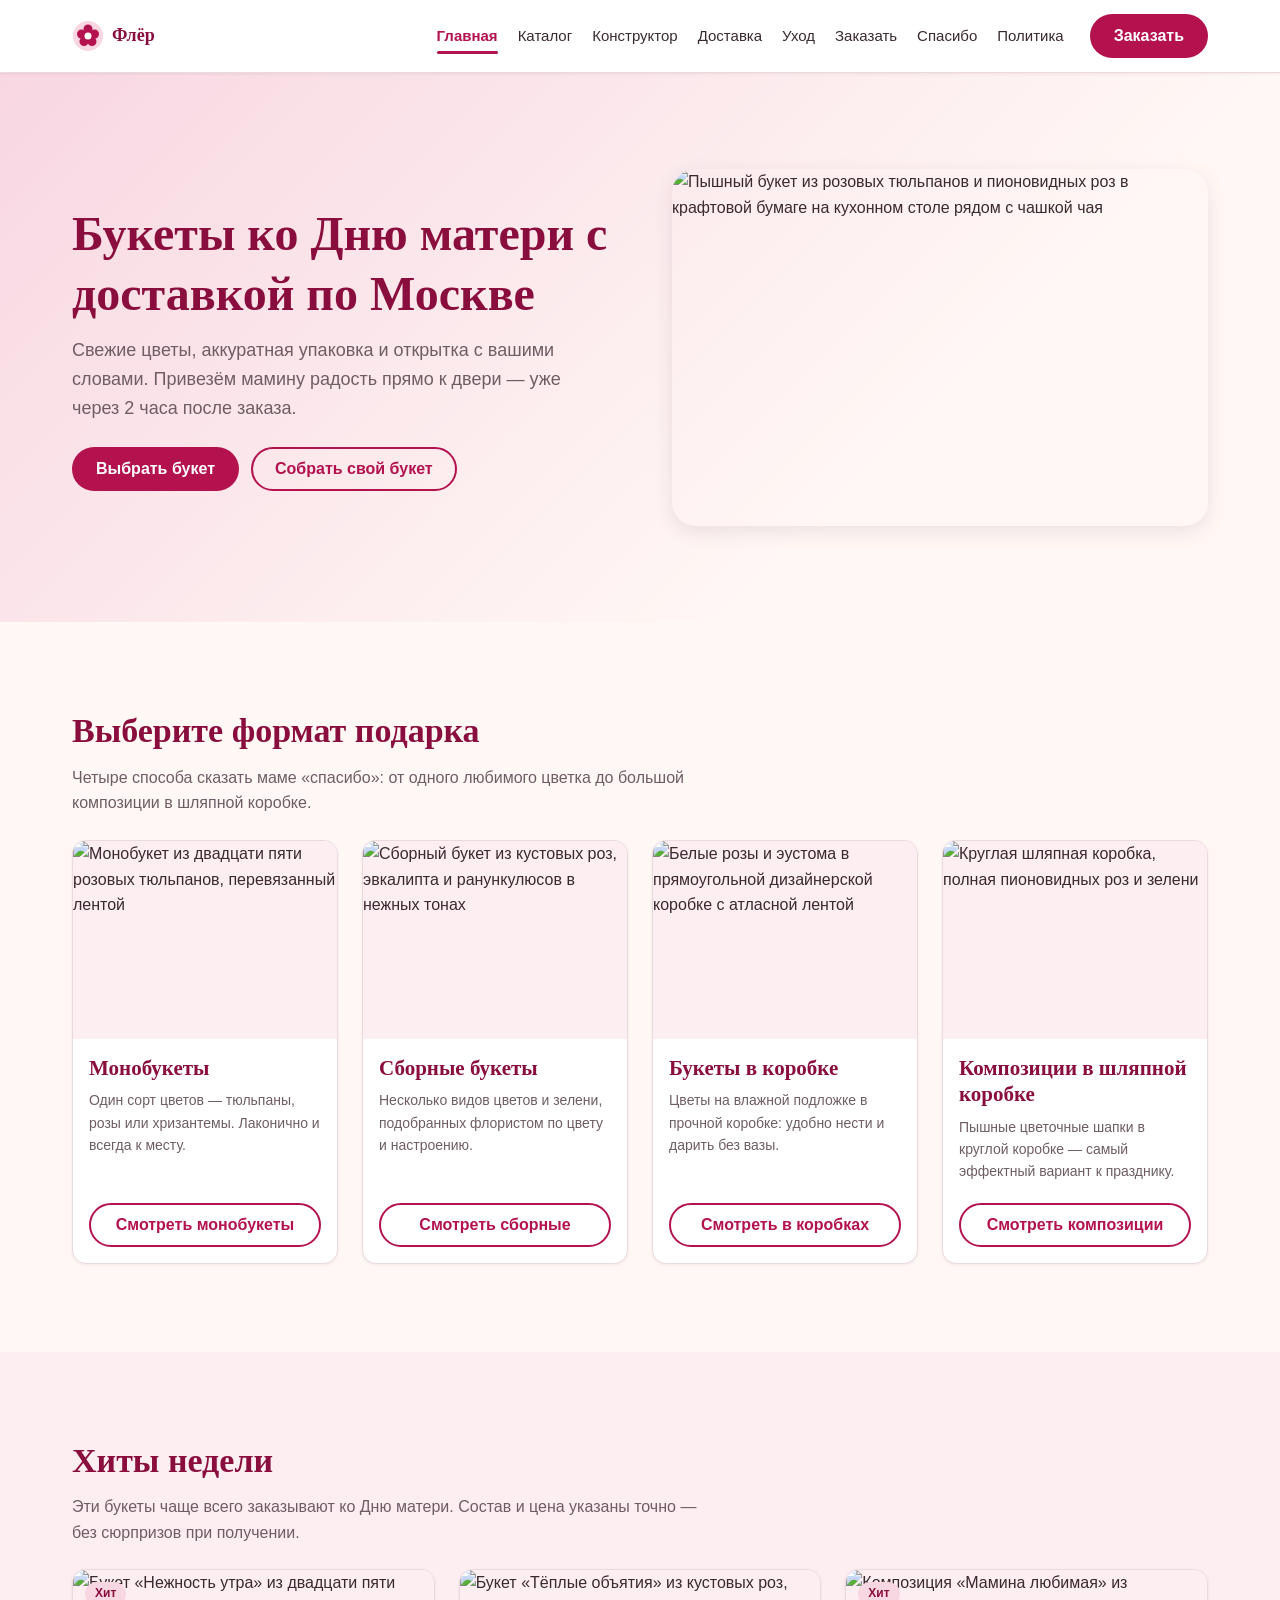
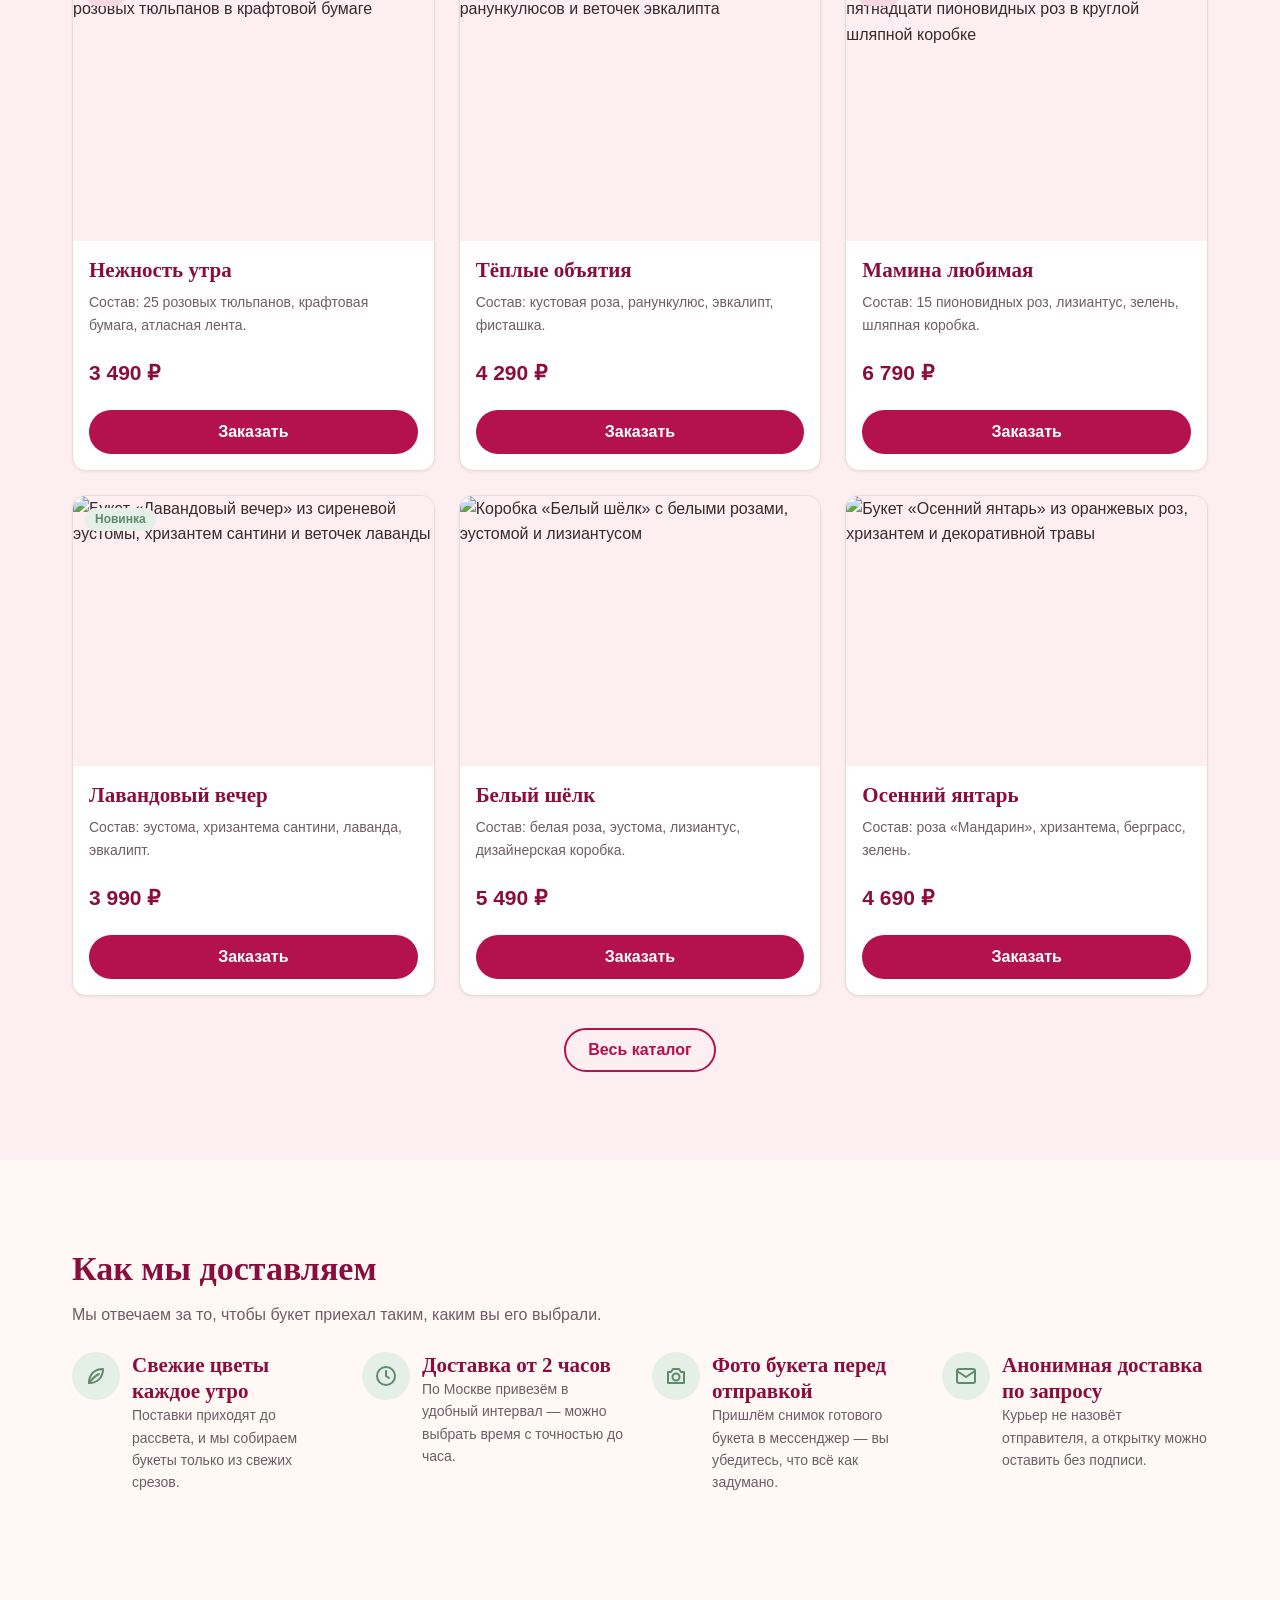
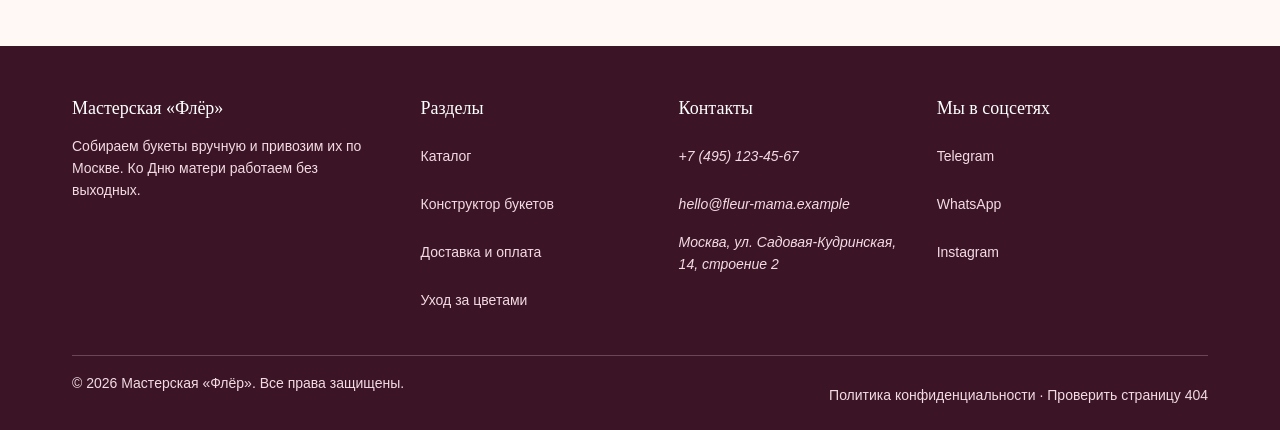
==== index.html @ f58ef3f9 "Добавлено десктопное меню и основной HTML-шаблон для сайта" ====
<!DOCTYPE html>
<html lang="ru">
<head>
  <meta charset="utf-8">
  <meta name="viewport" content="width=device-width, initial-scale=1">
  <title>Букеты ко Дню матери с доставкой — мастерская «Флёр»</title>
  <meta name="description" content="Свежие букеты ко Дню матери с доставкой по Москве от 2 часов. Монобукеты, композиции в коробках, фото перед отправкой и анонимная доставка по запросу.">
  <meta name="theme-color" content="#b3124f">

  <!-- Open Graph -->
  <meta property="og:type" content="website">
  <meta property="og:site_name" content="Мастерская «Флёр»">
  <meta property="og:locale" content="ru_RU">
  <meta property="og:title" content="Букеты ко Дню матери с доставкой — мастерская «Флёр»">
  <meta property="og:description" content="Свежие букеты ко Дню матери с доставкой по Москве от 2 часов. Фото букета перед отправкой, анонимная доставка по запросу.">
  <meta property="og:image" content="https://fleur-mama.example/img/og-index.jpg">
  <meta property="og:image:width" content="1200">
  <meta property="og:image:height" content="630">
  <meta property="og:image:alt" content="Букет розовых тюльпанов и пионовидных роз в крафтовой упаковке">
  <meta property="og:url" content="https://fleur-mama.example/index.html">

  <link rel="icon" href="favicon.svg" type="image/svg+xml">
  <link rel="stylesheet" href="css/style.css">
</head>
<body>
  <a class="skip-link" href="#main">Перейти к содержимому</a>

  <!-- ===== Шапка ===== -->
  <header class="site-header">
    <div class="container header-inner">
      <a class="logo" href="index.html" aria-label="Мастерская «Флёр» — на главную">
        <svg viewBox="0 0 32 32" width="32" height="32" aria-hidden="true" focusable="false">
          <circle cx="16" cy="16" r="15" fill="#f8d7e2"/>
          <g fill="#b3124f">
            <circle cx="16" cy="9" r="4.5"/>
            <circle cx="22.5" cy="14" r="4.5"/>
            <circle cx="20" cy="21.5" r="4.5"/>
            <circle cx="12" cy="21.5" r="4.5"/>
            <circle cx="9.5" cy="14" r="4.5"/>
          </g>
          <circle cx="16" cy="16" r="3.5" fill="#fff8f5"/>
        </svg>
        <span>Флёр</span>
      </a>

      <button class="burger" type="button" aria-label="Открыть меню" aria-expanded="false" aria-controls="main-nav">
        <span class="burger-line"></span>
      </button>

      <nav class="main-nav" id="main-nav" aria-label="Основное меню">
        <ul class="menu">
          <li><a class="menu-link active" href="index.html" aria-current="page">Главная</a></li>
          <li><a class="menu-link" href="catalog.html">Каталог</a></li>
          <li><a class="menu-link" href="builder.html">Конструктор</a></li>
          <li><a class="menu-link" href="delivery.html">Доставка</a></li>
          <li><a class="menu-link" href="care.html">Уход</a></li>
          <li><a class="menu-link" href="contacts.html">Заказать</a></li>
          <li><a class="menu-link" href="thanks.html">Спасибо</a></li>
          <li><a class="menu-link" href="privacy.html">Политика</a></li>
        </ul>
        <a class="btn btn-primary header-cta" href="contacts.html"
           data-event="cta_click" data-event-label="header_order" data-event-location="header">Заказать</a>
      </nav>
    </div>
  </header>

  <main id="main">

    <!-- ===== Первый экран ===== -->
    <section class="hero" aria-labelledby="hero-title">
      <div class="container hero-inner">
        <div class="hero-content">
          <h1 class="hero-title" id="hero-title">Букеты ко Дню матери с доставкой по Москве</h1>
          <p class="hero-text">Свежие цветы, аккуратная упаковка и открытка с вашими словами. Привезём мамину радость прямо к двери — уже через 2 часа после заказа.</p>
          <div class="hero-actions">
            <a class="btn btn-primary" href="catalog.html"
               data-event="cta_click" data-event-label="hero_catalog" data-event-location="hero">Выбрать букет</a>
            <a class="btn btn-secondary" href="builder.html"
               data-event="cta_click" data-event-label="hero_builder" data-event-location="hero">Собрать свой букет</a>
          </div>
        </div>
        <div class="hero-media">
          <img src="img/hero-mother-day.jpg" width="1200" height="800" fetchpriority="high"
               alt="Пышный букет из розовых тюльпанов и пионовидных роз в крафтовой бумаге на кухонном столе рядом с чашкой чая">
        </div>
      </div>
    </section>

    <!-- ===== Категории ===== -->
    <section class="section" id="categories" aria-labelledby="categories-title">
      <div class="container">
        <h2 class="section-title" id="categories-title">Выберите формат подарка</h2>
        <p class="section-lead">Четыре способа сказать маме «спасибо»: от одного любимого цветка до большой композиции в шляпной коробке.</p>

        <div class="grid grid-4">
          <article class="card">
            <div class="card-media">
              <img src="img/category-mono.jpg" width="640" height="480" loading="lazy"
                   alt="Монобукет из двадцати пяти розовых тюльпанов, перевязанный лентой">
            </div>
            <div class="card-body">
              <h3 class="card-title">Монобукеты</h3>
              <p class="card-text">Один сорт цветов — тюльпаны, розы или хризантемы. Лаконично и всегда к месту.</p>
              <div class="card-actions">
                <a class="btn btn-secondary" href="catalog.html?cat=mono"
                   data-event="catalog_filter" data-event-category="mono" data-event-location="categories">Смотреть монобукеты</a>
              </div>
            </div>
          </article>

          <article class="card">
            <div class="card-media">
              <img src="img/category-mixed.jpg" width="640" height="480" loading="lazy"
                   alt="Сборный букет из кустовых роз, эвкалипта и ранункулюсов в нежных тонах">
            </div>
            <div class="card-body">
              <h3 class="card-title">Сборные букеты</h3>
              <p class="card-text">Несколько видов цветов и зелени, подобранных флористом по цвету и настроению.</p>
              <div class="card-actions">
                <a class="btn btn-secondary" href="catalog.html?cat=mixed"
                   data-event="catalog_filter" data-event-category="mixed" data-event-location="categories">Смотреть сборные</a>
              </div>
            </div>
          </article>

          <article class="card">
            <div class="card-media">
              <img src="img/category-box.jpg" width="640" height="480" loading="lazy"
                   alt="Белые розы и эустома в прямоугольной дизайнерской коробке с атласной лентой">
            </div>
            <div class="card-body">
              <h3 class="card-title">Букеты в коробке</h3>
              <p class="card-text">Цветы на влажной подложке в прочной коробке: удобно нести и дарить без вазы.</p>
              <div class="card-actions">
                <a class="btn btn-secondary" href="catalog.html?cat=box"
                   data-event="catalog_filter" data-event-category="box" data-event-location="categories">Смотреть в коробках</a>
              </div>
            </div>
          </article>

          <article class="card">
            <div class="card-media">
              <img src="img/category-hatbox.jpg" width="640" height="480" loading="lazy"
                   alt="Круглая шляпная коробка, полная пионовидных роз и зелени">
            </div>
            <div class="card-body">
              <h3 class="card-title">Композиции в шляпной коробке</h3>
              <p class="card-text">Пышные цветочные шапки в круглой коробке — самый эффектный вариант к празднику.</p>
              <div class="card-actions">
                <a class="btn btn-secondary" href="catalog.html?cat=hatbox"
                   data-event="catalog_filter" data-event-category="hatbox" data-event-location="categories">Смотреть композиции</a>
              </div>
            </div>
          </article>
        </div>
      </div>
    </section>

    <!-- ===== Хиты недели ===== -->
    <section class="section section-alt" id="hits" aria-labelledby="hits-title">
      <div class="container">
        <h2 class="section-title" id="hits-title">Хиты недели</h2>
        <p class="section-lead">Эти букеты чаще всего заказывают ко Дню матери. Состав и цена указаны точно — без сюрпризов при получении.</p>

        <div class="grid grid-3">
          <article class="card" data-item-id="b-101" data-item-name="Нежность утра" data-price="3490" data-category="Монобукеты">
            <div class="card-media">
              <img src="img/bouquet-tulips-pink.jpg" width="640" height="480" loading="lazy"
                   alt="Букет «Нежность утра» из двадцати пяти розовых тюльпанов в крафтовой бумаге">
              <span class="badge badge-primary">Хит</span>
            </div>
            <div class="card-body">
              <h3 class="card-title">Нежность утра</h3>
              <p class="card-text">Состав: 25 розовых тюльпанов, крафтовая бумага, атласная лента.</p>
              <p class="card-price">3&nbsp;490&nbsp;₽</p>
              <div class="card-actions">
                <a class="btn btn-primary" href="contacts.html?item_id=b-101&amp;item_name=Нежность%20утра&amp;price=3490"
                   data-select-item data-event="cta_click" data-event-label="hit_order" data-event-item-id="b-101">Заказать</a>
              </div>
            </div>
          </article>

          <article class="card" data-item-id="b-102" data-item-name="Тёплые объятия" data-price="4290" data-category="Сборные букеты">
            <div class="card-media">
              <img src="img/bouquet-roses-eucalyptus.jpg" width="640" height="480" loading="lazy"
                   alt="Букет «Тёплые объятия» из кустовых роз, ранункулюсов и веточек эвкалипта">
            </div>
            <div class="card-body">
              <h3 class="card-title">Тёплые объятия</h3>
              <p class="card-text">Состав: кустовая роза, ранункулюс, эвкалипт, фисташка.</p>
              <p class="card-price">4&nbsp;290&nbsp;₽</p>
              <div class="card-actions">
                <a class="btn btn-primary" href="contacts.html?item_id=b-102&amp;item_name=Тёплые%20объятия&amp;price=4290"
                   data-select-item data-event="cta_click" data-event-label="hit_order" data-event-item-id="b-102">Заказать</a>
              </div>
            </div>
          </article>

          <article class="card" data-item-id="b-103" data-item-name="Мамина любимая" data-price="6790" data-category="Композиции в шляпной коробке">
            <div class="card-media">
              <img src="img/bouquet-hatbox-peony-roses.jpg" width="640" height="480" loading="lazy"
                   alt="Композиция «Мамина любимая» из пятнадцати пионовидных роз в круглой шляпной коробке">
              <span class="badge badge-primary">Хит</span>
            </div>
            <div class="card-body">
              <h3 class="card-title">Мамина любимая</h3>
              <p class="card-text">Состав: 15 пионовидных роз, лизиантус, зелень, шляпная коробка.</p>
              <p class="card-price">6&nbsp;790&nbsp;₽</p>
              <div class="card-actions">
                <a class="btn btn-primary" href="contacts.html?item_id=b-103&amp;item_name=Мамина%20любимая&amp;price=6790"
                   data-select-item data-event="cta_click" data-event-label="hit_order" data-event-item-id="b-103">Заказать</a>
              </div>
            </div>
          </article>

          <article class="card" data-item-id="b-104" data-item-name="Лавандовый вечер" data-price="3990" data-category="Сборные букеты">
            <div class="card-media">
              <img src="img/bouquet-lavender-evening.jpg" width="640" height="480" loading="lazy"
                   alt="Букет «Лавандовый вечер» из сиреневой эустомы, хризантем сантини и веточек лаванды">
              <span class="badge">Новинка</span>
            </div>
            <div class="card-body">
              <h3 class="card-title">Лавандовый вечер</h3>
              <p class="card-text">Состав: эустома, хризантема сантини, лаванда, эвкалипт.</p>
              <p class="card-price">3&nbsp;990&nbsp;₽</p>
              <div class="card-actions">
                <a class="btn btn-primary" href="contacts.html?item_id=b-104&amp;item_name=Лавандовый%20вечер&amp;price=3990"
                   data-select-item data-event="cta_click" data-event-label="hit_order" data-event-item-id="b-104">Заказать</a>
              </div>
            </div>
          </article>

          <article class="card" data-item-id="b-105" data-item-name="Белый шёлк" data-price="5490" data-category="Букеты в коробке">
            <div class="card-media">
              <img src="img/bouquet-white-box.jpg" width="640" height="480" loading="lazy"
                   alt="Коробка «Белый шёлк» с белыми розами, эустомой и лизиантусом">
            </div>
            <div class="card-body">
              <h3 class="card-title">Белый шёлк</h3>
              <p class="card-text">Состав: белая роза, эустома, лизиантус, дизайнерская коробка.</p>
              <p class="card-price">5&nbsp;490&nbsp;₽</p>
              <div class="card-actions">
                <a class="btn btn-primary" href="contacts.html?item_id=b-105&amp;item_name=Белый%20шёлк&amp;price=5490"
                   data-select-item data-event="cta_click" data-event-label="hit_order" data-event-item-id="b-105">Заказать</a>
              </div>
            </div>
          </article>

          <article class="card" data-item-id="b-106" data-item-name="Осенний янтарь" data-price="4690" data-category="Сборные букеты">
            <div class="card-media">
              <img src="img/bouquet-autumn-amber.jpg" width="640" height="480" loading="lazy"
                   alt="Букет «Осенний янтарь» из оранжевых роз, хризантем и декоративной травы">
            </div>
            <div class="card-body">
              <h3 class="card-title">Осенний янтарь</h3>
              <p class="card-text">Состав: роза «Мандарин», хризантема, берграсс, зелень.</p>
              <p class="card-price">4&nbsp;690&nbsp;₽</p>
              <div class="card-actions">
                <a class="btn btn-primary" href="contacts.html?item_id=b-106&amp;item_name=Осенний%20янтарь&amp;price=4690"
                   data-select-item data-event="cta_click" data-event-label="hit_order" data-event-item-id="b-106">Заказать</a>
              </div>
            </div>
          </article>
        </div>

        <p class="text-center mt-6">
          <a class="btn btn-secondary" href="catalog.html"
             data-event="cta_click" data-event-label="hits_all_catalog" data-event-location="hits">Весь каталог</a>
        </p>
      </div>
    </section>

    <!-- ===== Как мы доставляем ===== -->
    <section class="section" id="how" aria-labelledby="how-title">
      <div class="container">
        <h2 class="section-title" id="how-title">Как мы доставляем</h2>
        <p class="section-lead">Мы отвечаем за то, чтобы букет приехал таким, каким вы его выбрали.</p>

        <div class="grid grid-4">
          <div class="feature">
            <span class="feature-icon" aria-hidden="true">
              <svg viewBox="0 0 24 24" width="24" height="24" fill="none" stroke="currentColor" stroke-width="2" stroke-linecap="round" stroke-linejoin="round">
                <path d="M5 19c0-8 5-14 14-14 0 9-6 14-14 14z"/><path d="M5 19c3-4 6-7 10-9"/>
              </svg>
            </span>
            <div>
              <h3>Свежие цветы каждое утро</h3>
              <p class="text-small text-muted">Поставки приходят до рассвета, и мы собираем букеты только из свежих срезов.</p>
            </div>
          </div>

          <div class="feature">
            <span class="feature-icon" aria-hidden="true">
              <svg viewBox="0 0 24 24" width="24" height="24" fill="none" stroke="currentColor" stroke-width="2" stroke-linecap="round" stroke-linejoin="round">
                <circle cx="12" cy="12" r="9"/><path d="M12 7v5l3 2"/>
              </svg>
            </span>
            <div>
              <h3>Доставка от 2 часов</h3>
              <p class="text-small text-muted">По Москве привезём в удобный интервал — можно выбрать время с точностью до часа.</p>
            </div>
          </div>

          <div class="feature">
            <span class="feature-icon" aria-hidden="true">
              <svg viewBox="0 0 24 24" width="24" height="24" fill="none" stroke="currentColor" stroke-width="2" stroke-linecap="round" stroke-linejoin="round">
                <path d="M4 8h3l2-3h6l2 3h3v11H4z"/><circle cx="12" cy="13" r="3.5"/>
              </svg>
            </span>
            <div>
              <h3>Фото букета перед отправкой</h3>
              <p class="text-small text-muted">Пришлём снимок готового букета в мессенджер — вы убедитесь, что всё как задумано.</p>
            </div>
          </div>

          <div class="feature">
            <span class="feature-icon" aria-hidden="true">
              <svg viewBox="0 0 24 24" width="24" height="24" fill="none" stroke="currentColor" stroke-width="2" stroke-linecap="round" stroke-linejoin="round">
                <rect x="3" y="5" width="18" height="14" rx="2"/><path d="m3 7 9 6 9-6"/>
              </svg>
            </span>
            <div>
              <h3>Анонимная доставка по запросу</h3>
              <p class="text-small text-muted">Курьер не назовёт отправителя, а открытку можно оставить без подписи.</p>
            </div>
          </div>
        </div>
      </div>
    </section>

  </main>

  <!-- ===== Подвал ===== -->
  <footer class="site-footer">
    <div class="container">
      <div class="footer-grid">
        <div>
          <p class="footer-title">Мастерская «Флёр»</p>
          <p>Собираем букеты вручную и привозим их по Москве. Ко Дню матери работаем без выходных.</p>
        </div>

        <div>
          <p class="footer-title">Разделы</p>
          <ul class="footer-list">
            <li><a href="catalog.html">Каталог</a></li>
            <li><a href="builder.html">Конструктор букетов</a></li>
            <li><a href="delivery.html">Доставка и оплата</a></li>
            <li><a href="care.html">Уход за цветами</a></li>
          </ul>
        </div>

        <div>
          <p class="footer-title">Контакты</p>
          <address>
            <ul class="footer-list">
              <li><a href="tel:+74951234567" data-event="contact_click" data-event-method="phone">+7 (495) 123-45-67</a></li>
              <li><a href="mailto:hello@fleur-mama.example" data-event="contact_click" data-event-method="email">hello@fleur-mama.example</a></li>
              <li>Москва, ул. Садовая-Кудринская, 14, строение 2</li>
            </ul>
          </address>
        </div>

        <div>
          <p class="footer-title">Мы в соцсетях</p>
          <ul class="footer-list">
            <li><a href="https://t.me/fleur_mama" target="_blank" rel="noopener noreferrer"
                   data-event="social_click" data-event-network="telegram">Telegram</a></li>
            <li><a href="https://wa.me/74951234567" target="_blank" rel="noopener noreferrer"
                   data-event="social_click" data-event-network="whatsapp">WhatsApp</a></li>
            <li><a href="https://instagram.com/fleur_mama" target="_blank" rel="noopener noreferrer"
                   data-event="social_click" data-event-network="instagram">Instagram</a></li>
          </ul>
        </div>
      </div>

      <div class="footer-bottom">
        <p>© <span data-current-year>2026</span> Мастерская «Флёр». Все права защищены.</p>
        <p>
          <a href="privacy.html">Политика конфиденциальности</a>
          ·
          <a href="404.html">Проверить страницу 404</a>
        </p>
      </div>
    </div>
  </footer>

  <script src="js/analytics.js"></script>
  <script src="js/main.js"></script>
  <script>
    /* Ecommerce-события блока «Хиты недели»: view_item и select_item */
    (function () {
      'use strict';

      const LIST_ID = 'weekly_hits';
      const LIST_NAME = 'Хиты недели';
      const cards = Array.from(document.querySelectorAll('#hits [data-item-id]'));

      function buildItem(card) {
        return {
          item_id: card.dataset.itemId,
          item_name: card.dataset.itemName,
          item_category: card.dataset.category,
          price: Number(card.dataset.price),
          quantity: 1,
          index: cards.indexOf(card) + 1,
          item_list_id: LIST_ID,
          item_list_name: LIST_NAME
        };
      }

      function sendEcommerce(eventName, card) {
        if (typeof window.trackEcommerce !== 'function') {
          return;
        }
        const item = buildItem(card);
        window.trackEcommerce(eventName, {
          currency: 'RUB',
          value: item.price * item.quantity,
          items: [item]
        });
      }

      // select_item — клик по кнопке «Заказать» у товара
      document.addEventListener('click', function (e) {
        const btn = e.target.closest('[data-select-item]');
        const card = btn && btn.closest('[data-item-id]');
        if (card) {
          sendEcommerce('select_item', card);
        }
      });

      // view_item — карточка попала в зону видимости (один раз на карточку)
      if ('IntersectionObserver' in window) {
        const observer = new IntersectionObserver(function (entries) {
          entries.forEach(function (entry) {
            if (entry.isIntersecting) {
              sendEcommerce('view_item', entry.target);
              observer.unobserve(entry.target);
            }
          });
        }, { threshold: 0.5 });

        cards.forEach(function (card) { observer.observe(card); });
      } else {
        cards.forEach(function (card) { sendEcommerce('view_item', card); });
      }
    })();
  </script>
</body>
</html>
---- css/style.css ----
/* ==========================================================================
   Доставка букетов ко Дню матери — общие стили
   Подход: mobile-first. Базовые стили рассчитаны на 375 px,
   дальше расширяем: @media (min-width: 768px) и @media (min-width: 1280px).

   Контракт разметки шапки (дублируется в каждом HTML):
   <header class="site-header">
     <div class="container header-inner">
       <a class="logo" href="index.html">…</a>
       <button class="burger" type="button" aria-label="Открыть меню"
               aria-expanded="false" aria-controls="main-nav">
         <span class="burger-line"></span>
       </button>
       <nav class="main-nav" id="main-nav" aria-label="Основное меню">
         <ul class="menu">
           <li><a class="menu-link" href="catalog.html">Каталог</a></li>
         </ul>
         <a class="btn btn-primary header-cta" href="builder.html">Собрать букет</a>
       </nav>
     </div>
   </header>
   ========================================================================== */

/* ---------- 1. Переменные ---------- */
:root {
  /* Цвета */
  --color-bg: #fff8f5;
  --color-surface: #ffffff;
  --color-surface-alt: #fdeef2;
  --color-primary: #b3124f;
  --color-primary-dark: #8a0e3d;
  --color-primary-soft: #f8d7e2;
  --color-accent: #5f8a6b;
  --color-accent-soft: #e4efe7;
  --color-text: #3a2a30;
  --color-muted: #6f5d65;
  --color-border: #ecd9de;
  --color-footer-bg: #3b1526;
  --color-footer-text: #f3dbe3;
  --color-success: #2e7d4f;
  --color-success-bg: #e6f4ec;
  --color-error: #b3261e;
  --color-error-bg: #fdeceb;
  --color-warning: #8a5a00;
  --color-warning-bg: #fff3d6;
  --color-info: #1f5f8b;
  --color-info-bg: #e5f1f9;

  /* Отступы */
  --space-1: 4px;
  --space-2: 8px;
  --space-3: 12px;
  --space-4: 16px;
  --space-5: 24px;
  --space-6: 32px;
  --space-7: 48px;
  --space-8: 64px;

  /* Шрифты */
  --font-body: -apple-system, BlinkMacSystemFont, "Segoe UI", Roboto,
    "Helvetica Neue", Arial, sans-serif;
  --font-heading: Georgia, "Times New Roman", "PT Serif", serif;
  --fs-small: 0.875rem;
  --fs-base: 1rem;
  --fs-lead: 1.125rem;
  --fs-h3: 1.25rem;
  --fs-h2: 1.5rem;
  --fs-h1: 1.875rem;
  --lh-base: 1.6;
  --lh-heading: 1.25;

  /* Прочее */
  --radius-sm: 8px;
  --radius: 14px;
  --radius-lg: 24px;
  --shadow-sm: 0 1px 3px rgba(58, 42, 48, 0.08);
  --shadow: 0 6px 20px rgba(58, 42, 48, 0.1);
  --header-h: 64px;
  --container-w: 1200px;
  --container-pad: var(--space-4);
  --tap: 44px; /* минимальный размер кликабельной зоны */
  --transition: 0.2s ease;
}

/* ---------- 2. Сброс ---------- */
*,
*::before,
*::after {
  box-sizing: border-box;
}

html {
  -webkit-text-size-adjust: 100%;
  text-size-adjust: 100%;
  scroll-behavior: smooth;
}

body {
  margin: 0;
  min-height: 100vh;
  display: flex;
  flex-direction: column;
  font-family: var(--font-body);
  font-size: var(--fs-base);
  line-height: var(--lh-base);
  color: var(--color-text);
  background: var(--color-bg);
  overflow-wrap: break-word;
  -webkit-font-smoothing: antialiased;
}

body.no-scroll {
  overflow: hidden;
}

main {
  flex: 1 0 auto;
  display: block;
}

h1, h2, h3, h4, h5, h6,
p, ul, ol, dl, figure, blockquote, fieldset {
  margin: 0;
}

ul, ol {
  padding: 0;
  list-style: none;
}

img, picture, svg, video {
  display: block;
  max-width: 100%;
  height: auto;
}

button, input, select, textarea {
  font: inherit;
  color: inherit;
}

button {
  cursor: pointer;
}

a {
  color: var(--color-primary);
  text-underline-offset: 3px;
}

a:hover {
  color: var(--color-primary-dark);
}

table {
  border-collapse: collapse;
  border-spacing: 0;
}

fieldset {
  border: 0;
  padding: 0;
  min-width: 0;
}

:focus-visible {
  outline: 3px solid var(--color-accent);
  outline-offset: 2px;
}

[hidden] {
  display: none !important;
}

@media (prefers-reduced-motion: reduce) {
  html { scroll-behavior: auto; }
  *, *::before, *::after {
    animation-duration: 0.01ms !important;
    animation-iteration-count: 1 !important;
    transition-duration: 0.01ms !important;
  }
}

/* ---------- 3. Типографика ---------- */
h1, h2, h3, h4 {
  font-family: var(--font-heading);
  line-height: var(--lh-heading);
  color: var(--color-primary-dark);
  font-weight: 700;
}

h1 { font-size: var(--fs-h1); }
h2 { font-size: var(--fs-h2); }
h3 { font-size: var(--fs-h3); }
h4 { font-size: var(--fs-lead); }

p + p { margin-top: var(--space-3); }

.lead {
  font-size: var(--fs-lead);
  color: var(--color-muted);
}

.text-small { font-size: var(--fs-small); }
.text-muted { color: var(--color-muted); }
.text-center { text-align: center; }
.text-primary { color: var(--color-primary); }

.prose > * + * { margin-top: var(--space-3); }
.prose ul { list-style: disc; padding-left: var(--space-5); }
.prose ol { list-style: decimal; padding-left: var(--space-5); }
.prose li + li { margin-top: var(--space-2); }

/* ---------- 4. Контейнер и утилиты ---------- */
.container {
  width: 100%;
  max-width: var(--container-w);
  margin-inline: auto;
  padding-inline: var(--container-pad);
}

.visually-hidden {
  position: absolute !important;
  width: 1px;
  height: 1px;
  margin: -1px;
  padding: 0;
  overflow: hidden;
  clip: rect(0 0 0 0);
  white-space: nowrap;
  border: 0;
}

.skip-link {
  position: absolute;
  left: var(--space-4);
  top: -100px;
  z-index: 200;
  padding: var(--space-3) var(--space-4);
  background: var(--color-primary);
  color: #fff;
  border-radius: var(--radius-sm);
}

.skip-link:focus {
  top: var(--space-2);
  color: #fff;
}

.mt-2 { margin-top: var(--space-2); }
.mt-4 { margin-top: var(--space-4); }
.mt-5 { margin-top: var(--space-5); }
.mt-6 { margin-top: var(--space-6); }
.mb-4 { margin-bottom: var(--space-4); }
.mb-5 { margin-bottom: var(--space-5); }

.stack > * + * { margin-top: var(--space-4); }
.cluster {
  display: flex;
  flex-wrap: wrap;
  gap: var(--space-3);
  align-items: center;
}

/* ---------- 5. Кнопки ---------- */
.btn {
  display: inline-flex;
  align-items: center;
  justify-content: center;
  gap: var(--space-2);
  min-height: var(--tap);
  min-width: var(--tap);
  padding: 10px 22px;
  border: 2px solid transparent;
  border-radius: 999px;
  font-size: var(--fs-base);
  font-weight: 600;
  line-height: 1.2;
  text-align: center;
  text-decoration: none;
  background: transparent;
  transition: background-color var(--transition), color var(--transition),
    border-color var(--transition), transform var(--transition);
}

.btn:active { transform: translateY(1px); }

.btn-primary {
  background: var(--color-primary);
  color: #fff;
}

.btn-primary:hover {
  background: var(--color-primary-dark);
  color: #fff;
}

.btn-secondary {
  background: transparent;
  color: var(--color-primary);
  border-color: var(--color-primary);
}

.btn-secondary:hover {
  background: var(--color-primary-soft);
  color: var(--color-primary-dark);
}

.btn-block { width: 100%; }
.btn-sm { padding: 8px 16px; font-size: var(--fs-small); }

.btn[disabled],
.btn.is-disabled {
  opacity: 0.55;
  cursor: not-allowed;
  pointer-events: none;
}

/* ---------- 6. Сетки ---------- */
.grid {
  display: grid;
  gap: var(--space-4);
  grid-template-columns: 1fr;
}

.grid > * { min-width: 0; }

.split {
  display: grid;
  gap: var(--space-5);
  grid-template-columns: 1fr;
  align-items: start;
}

.split > * { min-width: 0; }

/* ---------- 7. Шапка и меню ---------- */
.site-header {
  position: sticky;
  top: 0;
  z-index: 100;
  background: var(--color-surface);
  border-bottom: 1px solid var(--color-border);
  box-shadow: var(--shadow-sm);
}

.header-inner {
  position: relative;
  display: flex;
  align-items: center;
  justify-content: space-between;
  gap: var(--space-3);
  min-height: var(--header-h);
}

.logo {
  display: inline-flex;
  align-items: center;
  gap: var(--space-2);
  min-height: var(--tap);
  font-family: var(--font-heading);
  font-size: 1.125rem;
  font-weight: 700;
  line-height: 1.1;
  color: var(--color-primary-dark);
  text-decoration: none;
}

.logo:hover { color: var(--color-primary); }

.logo img,
.logo svg {
  width: 32px;
  height: 32px;
  flex-shrink: 0;
}

/* Бургер */
.burger {
  display: inline-flex;
  align-items: center;
  justify-content: center;
  flex-shrink: 0;
  width: var(--tap);
  height: var(--tap);
  padding: 0;
  background: transparent;
  border: 2px solid var(--color-border);
  border-radius: var(--radius-sm);
}

.burger-line,
.burger-line::before,
.burger-line::after {
  display: block;
  width: 22px;
  height: 2px;
  background: var(--color-primary-dark);
  border-radius: 2px;
  transition: transform var(--transition), background-color var(--transition);
}

.burger-line { position: relative; }

.burger-line::before,
.burger-line::after {
  content: "";
  position: absolute;
  left: 0;
}

.burger-line::before { top: -7px; }
.burger-line::after { top: 7px; }

.burger[aria-expanded="true"] .burger-line { background: transparent; }
.burger[aria-expanded="true"] .burger-line::before { transform: translateY(7px) rotate(45deg); }
.burger[aria-expanded="true"] .burger-line::after { transform: translateY(-7px) rotate(-45deg); }

/* Меню (мобильный вид — выпадающая панель) */
.main-nav {
  display: none;
  position: absolute;
  top: 100%;
  left: 0;
  right: 0;
  padding: var(--space-3) var(--container-pad) var(--space-5);
  background: var(--color-surface);
  border-bottom: 1px solid var(--color-border);
  box-shadow: var(--shadow);
  max-height: calc(100vh - var(--header-h));
  overflow-y: auto;
}

.main-nav.is-open { display: block; }

.menu {
  display: flex;
  flex-direction: column;
  gap: var(--space-1);
}

.menu-link {
  display: flex;
  align-items: center;
  min-height: 48px;
  padding: 0 var(--space-4);
  border-radius: var(--radius-sm);
  color: var(--color-text);
  font-weight: 500;
  text-decoration: none;
}

.menu-link:hover {
  background: var(--color-surface-alt);
  color: var(--color-primary-dark);
}

.menu-link.active {
  background: var(--color-primary-soft);
  color: var(--color-primary-dark);
  font-weight: 700;
}

.header-cta {
  width: 100%;
  margin-top: var(--space-4);
}

/* ---------- 8. Подвал ---------- */
.site-footer {
  flex-shrink: 0;
  margin-top: var(--space-8);
  padding: var(--space-7) 0 var(--space-5);
  background: var(--color-footer-bg);
  color: var(--color-footer-text);
  font-size: var(--fs-small);
}

.site-footer a {
  color: var(--color-footer-text);
  text-decoration: none;
}

.site-footer a:hover {
  color: #fff;
  text-decoration: underline;
}

.footer-grid {
  display: grid;
  grid-template-columns: 1fr;
  gap: var(--space-6);
}

.footer-grid > * { min-width: 0; }

.footer-title {
  margin-bottom: var(--space-3);
  font-family: var(--font-heading);
  font-size: var(--fs-lead);
  color: #fff;
}

.footer-list li + li { margin-top: var(--space-1); }

.footer-list a {
  display: inline-flex;
  align-items: center;
  min-height: var(--tap);
}

.footer-bottom {
  margin-top: var(--space-6);
  padding-top: var(--space-4);
  border-top: 1px solid rgba(243, 219, 227, 0.25);
  display: flex;
  flex-direction: column;
  gap: var(--space-2);
}

/* ---------- 9. Разметка страниц (скелеты секций) ---------- */
.section { padding: var(--space-7) 0; }
.section-alt { background: var(--color-surface-alt); }

.section-title { margin-bottom: var(--space-3); }
.section-lead {
  max-width: 640px;
  margin-bottom: var(--space-5);
  color: var(--color-muted);
}

.page-header {
  padding: var(--space-6) 0 var(--space-5);
  background: linear-gradient(135deg, var(--color-surface-alt), var(--color-bg));
  border-bottom: 1px solid var(--color-border);
}

.breadcrumbs {
  display: flex;
  flex-wrap: wrap;
  gap: var(--space-2);
  margin-bottom: var(--space-3);
  font-size: var(--fs-small);
  color: var(--color-muted);
}

.breadcrumbs li + li::before {
  content: "/";
  margin-right: var(--space-2);
}

.hero {
  padding: var(--space-7) 0;
  background: linear-gradient(135deg, var(--color-primary-soft) 0%, var(--color-bg) 70%);
}

.hero-inner {
  display: grid;
  grid-template-columns: 1fr;
  gap: var(--space-5);
  align-items: center;
}

.hero-inner > * { min-width: 0; }

.hero-title { margin-bottom: var(--space-3); }
.hero-text { margin-bottom: var(--space-5); font-size: var(--fs-lead); color: var(--color-muted); }

.hero-actions {
  display: flex;
  flex-direction: column;
  gap: var(--space-3);
}

.hero-media img {
  width: 100%;
  border-radius: var(--radius-lg);
  box-shadow: var(--shadow);
}

.feature {
  display: flex;
  gap: var(--space-3);
  align-items: flex-start;
}

.feature-icon {
  flex-shrink: 0;
  display: inline-flex;
  align-items: center;
  justify-content: center;
  width: 48px;
  height: 48px;
  border-radius: 50%;
  background: var(--color-accent-soft);
  color: var(--color-accent);
  font-size: 1.5rem;
}

.steps {
  counter-reset: step;
  display: grid;
  gap: var(--space-4);
  grid-template-columns: 1fr;
}

.steps > li {
  counter-increment: step;
  position: relative;
  padding: var(--space-4) var(--space-4) var(--space-4) 64px;
  background: var(--color-surface);
  border: 1px solid var(--color-border);
  border-radius: var(--radius);
}

.steps > li::before {
  content: counter(step);
  position: absolute;
  left: var(--space-4);
  top: var(--space-4);
  display: flex;
  align-items: center;
  justify-content: center;
  width: 36px;
  height: 36px;
  border-radius: 50%;
  background: var(--color-primary);
  color: #fff;
  font-weight: 700;
}

.filters {
  display: flex;
  flex-wrap: wrap;
  gap: var(--space-3);
  align-items: flex-end;
  margin-bottom: var(--space-5);
  padding: var(--space-4);
  background: var(--color-surface);
  border: 1px solid var(--color-border);
  border-radius: var(--radius);
}

.tag-list {
  display: flex;
  flex-wrap: wrap;
  gap: var(--space-2);
}

.chip {
  display: inline-flex;
  align-items: center;
  min-height: var(--tap);
  padding: 0 var(--space-4);
  border: 1px solid var(--color-border);
  border-radius: 999px;
  background: var(--color-surface);
  color: var(--color-text);
  font-size: var(--fs-small);
  font-weight: 500;
  text-decoration: none;
  cursor: pointer;
}

.chip:hover { border-color: var(--color-primary); }

.chip.active,
.chip[aria-pressed="true"] {
  background: var(--color-primary);
  border-color: var(--color-primary);
  color: #fff;
}

.summary-box {
  padding: var(--space-5);
  background: var(--color-surface);
  border: 2px solid var(--color-primary-soft);
  border-radius: var(--radius);
  box-shadow: var(--shadow-sm);
}

.summary-row {
  display: flex;
  justify-content: space-between;
  gap: var(--space-3);
  padding: var(--space-2) 0;
  border-bottom: 1px dashed var(--color-border);
}

.summary-total {
  display: flex;
  justify-content: space-between;
  gap: var(--space-3);
  margin-top: var(--space-3);
  font-size: var(--fs-lead);
  font-weight: 700;
  color: var(--color-primary-dark);
}

.faq details {
  background: var(--color-surface);
  border: 1px solid var(--color-border);
  border-radius: var(--radius);
}

.faq details + details { margin-top: var(--space-3); }

.faq summary {
  display: flex;
  align-items: center;
  min-height: var(--tap);
  padding: var(--space-3) var(--space-4);
  font-weight: 600;
  cursor: pointer;
}

.faq details > *:not(summary) { padding: 0 var(--space-4) var(--space-4); }

/* ---------- 10. Карточки ---------- */
.card {
  display: flex;
  flex-direction: column;
  overflow: hidden;
  background: var(--color-surface);
  border: 1px solid var(--color-border);
  border-radius: var(--radius);
  box-shadow: var(--shadow-sm);
  transition: box-shadow var(--transition), transform var(--transition);
}

.card:hover {
  box-shadow: var(--shadow);
  transform: translateY(-2px);
}

.card-media {
  position: relative;
  aspect-ratio: 4 / 3;
  overflow: hidden;
  background: var(--color-surface-alt);
}

.card-media img {
  width: 100%;
  height: 100%;
  object-fit: cover;
}

.card-body {
  display: flex;
  flex: 1;
  flex-direction: column;
  gap: var(--space-2);
  padding: var(--space-4);
}

.card-title { font-size: var(--fs-h3); }
.card-text { color: var(--color-muted); font-size: var(--fs-small); }

.card-price {
  font-size: var(--fs-h3);
  font-weight: 700;
  color: var(--color-primary-dark);
}

.card-price del {
  margin-left: var(--space-2);
  font-size: var(--fs-small);
  font-weight: 400;
  color: var(--color-muted);
}

.card-actions {
  display: flex;
  flex-wrap: wrap;
  gap: var(--space-2);
  margin-top: auto;
  padding-top: var(--space-3);
}

.card-actions .btn { flex: 1 1 auto; }

.badge {
  display: inline-block;
  padding: 2px 10px;
  border-radius: 999px;
  background: var(--color-accent-soft);
  color: var(--color-accent);
  font-size: 0.75rem;
  font-weight: 700;
  line-height: 1.6;
}

.badge-primary { background: var(--color-primary-soft); color: var(--color-primary-dark); }

.card-media .badge {
  position: absolute;
  top: var(--space-3);
  left: var(--space-3);
}

/* ---------- 11. Формы ---------- */
.form {
  display: grid;
  gap: var(--space-4);
  grid-template-columns: 1fr;
}

.form-row {
  display: grid;
  gap: var(--space-4);
  grid-template-columns: 1fr;
}

.form-row > * { min-width: 0; }

.form-group {
  display: flex;
  flex-direction: column;
  gap: var(--space-1);
  min-width: 0;
}

.form-label {
  font-weight: 600;
  font-size: var(--fs-small);
}

.form-label .req { color: var(--color-error); }

.form-control {
  width: 100%;
  min-height: var(--tap);
  padding: 10px var(--space-4);
  font-size: 1rem; /* 16px — iOS не увеличивает страницу при фокусе */
  background: var(--color-surface);
  border: 2px solid var(--color-border);
  border-radius: var(--radius-sm);
  transition: border-color var(--transition), box-shadow var(--transition);
}

textarea.form-control {
  min-height: 120px;
  resize: vertical;
}

select.form-control { appearance: auto; }

.form-control:hover { border-color: #d8bcc5; }

.form-control:focus {
  outline: none;
  border-color: var(--color-primary);
  box-shadow: 0 0 0 3px var(--color-primary-soft);
}

.form-control.is-invalid {
  border-color: var(--color-error);
  background: var(--color-error-bg);
}

.form-control.is-valid { border-color: var(--color-success); }

.form-hint {
  font-size: 0.8125rem;
  color: var(--color-muted);
}

.form-error {
  display: none;
  font-size: 0.8125rem;
  font-weight: 500;
  color: var(--color-error);
}

.is-invalid ~ .form-error,
.form-group.has-error .form-error { display: block; }

/* Чекбоксы и радио */
.checkbox,
.radio {
  position: relative;
  display: flex;
  align-items: center;
  gap: var(--space-3);
  min-height: var(--tap);
  padding: var(--space-1) 0;
  cursor: pointer;
  line-height: 1.4;
}

.checkbox input,
.radio input {
  appearance: none;
  -webkit-appearance: none;
  flex-shrink: 0;
  display: inline-grid;
  place-content: center;
  width: 24px;
  height: 24px;
  margin: 0;
  background: var(--color-surface);
  border: 2px solid #c9a9b4;
  cursor: pointer;
  transition: background-color var(--transition), border-color var(--transition);
}

.checkbox input { border-radius: 6px; }
.radio input { border-radius: 50%; }

.checkbox input::before,
.radio input::before {
  content: "";
  transform: scale(0);
  transition: transform 0.12s ease;
}

.checkbox input::before {
  width: 12px;
  height: 7px;
  margin-top: -2px;
  border-left: 3px solid #fff;
  border-bottom: 3px solid #fff;
  transform: rotate(-45deg) scale(0);
}

.radio input::before {
  width: 10px;
  height: 10px;
  border-radius: 50%;
  background: #fff;
}

.checkbox input:checked,
.radio input:checked {
  background: var(--color-primary);
  border-color: var(--color-primary);
}

.checkbox input:checked::before { transform: rotate(-45deg) scale(1); }
.radio input:checked::before { transform: scale(1); }

.checkbox input:focus-visible,
.radio input:focus-visible {
  outline: 3px solid var(--color-accent);
  outline-offset: 2px;
}

.checkbox input:disabled,
.radio input:disabled { opacity: 0.5; cursor: not-allowed; }

/* Выбор-карточка (для конструктора: цветы, упаковка, открытка) */
.choice-card {
  position: relative;
  display: flex;
  align-items: center;
  gap: var(--space-3);
  min-height: 56px;
  padding: var(--space-3) var(--space-4);
  background: var(--color-surface);
  border: 2px solid var(--color-border);
  border-radius: var(--radius);
  cursor: pointer;
  transition: border-color var(--transition), background-color var(--transition);
}

.choice-card:hover { border-color: var(--color-primary); }

.choice-card:has(input:checked) {
  border-color: var(--color-primary);
  background: var(--color-surface-alt);
}

/* Счётчик количества */
.qty {
  display: inline-flex;
  align-items: center;
  border: 2px solid var(--color-border);
  border-radius: 999px;
  overflow: hidden;
}

.qty button {
  width: var(--tap);
  height: var(--tap);
  border: 0;
  background: var(--color-surface-alt);
  font-size: 1.25rem;
  font-weight: 700;
  color: var(--color-primary-dark);
}

.qty button:hover { background: var(--color-primary-soft); }

.qty output,
.qty input {
  min-width: 48px;
  text-align: center;
  font-weight: 600;
  border: 0;
  background: transparent;
}

/* ---------- 12. Таблицы ---------- */
.table-wrap {
  width: 100%;
  overflow-x: auto;
  -webkit-overflow-scrolling: touch;
  border: 1px solid var(--color-border);
  border-radius: var(--radius);
  background: var(--color-surface);
}

.table {
  width: 100%;
  font-size: var(--fs-small);
  text-align: left;
}

.table th,
.table td {
  padding: var(--space-3) var(--space-4);
  border-bottom: 1px solid var(--color-border);
  vertical-align: top;
}

.table thead th {
  background: var(--color-surface-alt);
  color: var(--color-primary-dark);
  font-weight: 700;
}

.table tbody tr:last-child td { border-bottom: 0; }
.table tbody tr:hover { background: #fffafb; }

/* Мобильный вид «таблица карточками»: нужен data-label у каждой td */
@media (max-width: 767.98px) {
  .table-stack thead {
    position: absolute;
    width: 1px;
    height: 1px;
    overflow: hidden;
    clip: rect(0 0 0 0);
  }

  .table-stack,
  .table-stack tbody,
  .table-stack tr,
  .table-stack td { display: block; width: 100%; }

  .table-stack tr {
    padding: var(--space-2) 0;
    border-bottom: 2px solid var(--color-border);
  }

  .table-stack tbody tr:last-child { border-bottom: 0; }

  .table-stack td {
    display: flex;
    justify-content: space-between;
    gap: var(--space-4);
    border-bottom: 0;
    padding: var(--space-2) var(--space-4);
    text-align: right;
  }

  .table-stack td::before {
    content: attr(data-label);
    flex-shrink: 0;
    max-width: 50%;
    font-weight: 700;
    text-align: left;
    color: var(--color-primary-dark);
  }
}

/* ---------- 13. Уведомления ---------- */
.alert {
  display: flex;
  gap: var(--space-3);
  align-items: flex-start;
  padding: var(--space-4);
  border: 1px solid transparent;
  border-left-width: 5px;
  border-radius: var(--radius-sm);
  font-size: var(--fs-small);
}

.alert-success { background: var(--color-success-bg); border-color: var(--color-success); color: #1d5a37; }
.alert-error { background: var(--color-error-bg); border-color: var(--color-error); color: #8c1d17; }
.alert-warning { background: var(--color-warning-bg); border-color: #c98a00; color: var(--color-warning); }
.alert-info { background: var(--color-info-bg); border-color: var(--color-info); color: #174a6d; }

.toast {
  position: fixed;
  left: var(--space-4);
  right: var(--space-4);
  bottom: var(--space-4);
  z-index: 300;
  padding: var(--space-4);
  background: var(--color-footer-bg);
  color: #fff;
  border-radius: var(--radius);
  box-shadow: var(--shadow);
  animation: toast-in 0.25s ease;
}

@keyframes toast-in {
  from { opacity: 0; transform: translateY(12px); }
  to { opacity: 1; transform: translateY(0); }
}

/* ---------- 14. Скелеты загрузки ---------- */
.skeleton {
  display: block;
  border-radius: var(--radius-sm);
  background: linear-gradient(90deg, #f3e6ea 25%, #fbf1f4 50%, #f3e6ea 75%);
  background-size: 200% 100%;
  animation: shimmer 1.4s linear infinite;
}

.skeleton-text { height: 1em; margin-bottom: var(--space-2); }
.skeleton-text:last-child { width: 70%; }
.skeleton-title { height: 1.5em; width: 60%; margin-bottom: var(--space-3); }
.skeleton-img { width: 100%; aspect-ratio: 4 / 3; border-radius: 0; }
.skeleton-btn { height: var(--tap); width: 140px; border-radius: 999px; }

.skeleton-card {
  overflow: hidden;
  background: var(--color-surface);
  border: 1px solid var(--color-border);
  border-radius: var(--radius);
}

.skeleton-card .card-body { gap: 0; }

@keyframes shimmer {
  from { background-position: 200% 0; }
  to { background-position: -200% 0; }
}

/* Пустое состояние (например, «ничего не найдено» в каталоге) */
.empty-state {
  padding: var(--space-7) var(--space-4);
  text-align: center;
  color: var(--color-muted);
  background: var(--color-surface);
  border: 2px dashed var(--color-border);
  border-radius: var(--radius);
}

/* ==========================================================================
   Планшет: ≥ 768 px
   ========================================================================== */
@media (min-width: 768px) {
  :root {
    --fs-h1: 2.5rem;
    --fs-h2: 1.875rem;
    --fs-h3: 1.3125rem;
    --container-pad: var(--space-5);
    --header-h: 72px;
  }

  .section { padding: var(--space-8) 0; }

  .grid-2,
  .grid-3,
  .grid-4 { grid-template-columns: repeat(2, 1fr); }

  .grid { gap: var(--space-5); }

  .split { grid-template-columns: 1fr 1fr; gap: var(--space-6); }

  .form-row { grid-template-columns: 1fr 1fr; }

  .hero-inner { grid-template-columns: 1fr 1fr; gap: var(--space-6); }
  .hero-actions { flex-direction: row; flex-wrap: wrap; }

  .steps { grid-template-columns: repeat(2, 1fr); }

  .footer-grid { grid-template-columns: 1fr 1fr; }
  .footer-bottom { flex-direction: row; justify-content: space-between; }

  .toast { left: auto; width: 360px; right: var(--space-5); bottom: var(--space-5); }

  /* Меню остаётся бургером до 1280 px: 8 пунктов в одну строку на планшете не помещаются */
}

/* ==========================================================================
   Десктоп: ≥ 1280 px
   ========================================================================== */
@media (min-width: 1280px) {
  :root {
    --fs-h1: 3rem;
    --fs-h2: 2.125rem;
    --container-pad: var(--space-6);
  }

  .section { padding: 88px 0; }

  .grid-3 { grid-template-columns: repeat(3, 1fr); }
  .grid-4 { grid-template-columns: repeat(4, 1fr); }

  .split-wide { grid-template-columns: 2fr 1fr; }

  .hero { padding: 96px 0; }
  .hero-inner { gap: var(--space-8); }

  .steps { grid-template-columns: repeat(4, 1fr); }

  .footer-grid { grid-template-columns: 1.4fr 1fr 1fr 1.2fr; }

  /* Горизонтальное меню вместо бургера */
  .burger { display: none; }

  .main-nav,
  .main-nav.is-open {
    display: flex;
    align-items: center;
    position: static;
    padding: 0;
    max-height: none;
    overflow: visible;
    background: transparent;
    border: 0;
    box-shadow: none;
  }

  .menu {
    flex-direction: row;
    align-items: center;
    gap: 0;
  }

  .menu-link {
    position: relative;
    min-height: var(--tap);
    padding: 0 10px;
    border-radius: var(--radius-sm);
    font-size: 0.9375rem;
  }

  .menu-link.active {
    background: transparent;
    color: var(--color-primary);
  }

  .menu-link.active::after {
    content: "";
    position: absolute;
    left: 10px;
    right: 10px;
    bottom: 4px;
    height: 3px;
    border-radius: 3px;
    background: var(--color-primary);
  }

  .header-cta {
    display: inline-flex;
    width: auto;
    margin: 0 0 0 var(--space-4);
  }
}
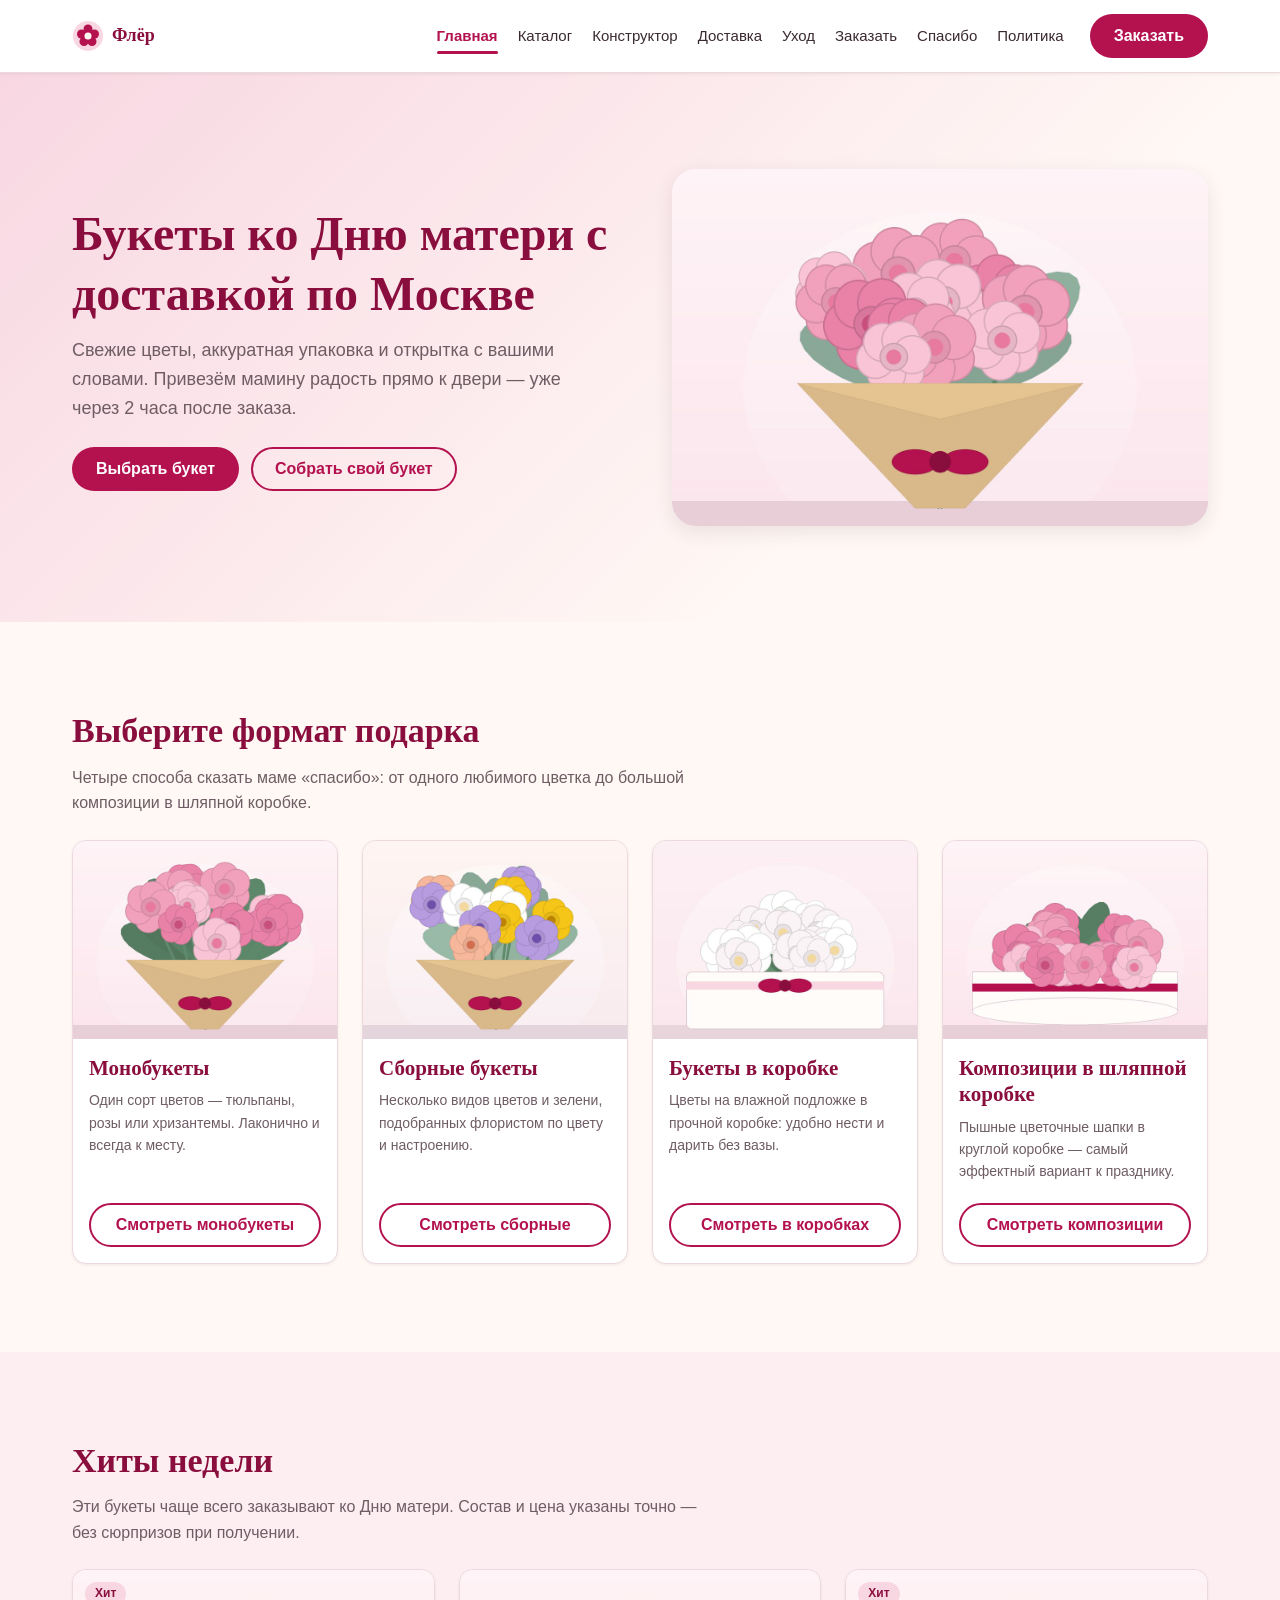
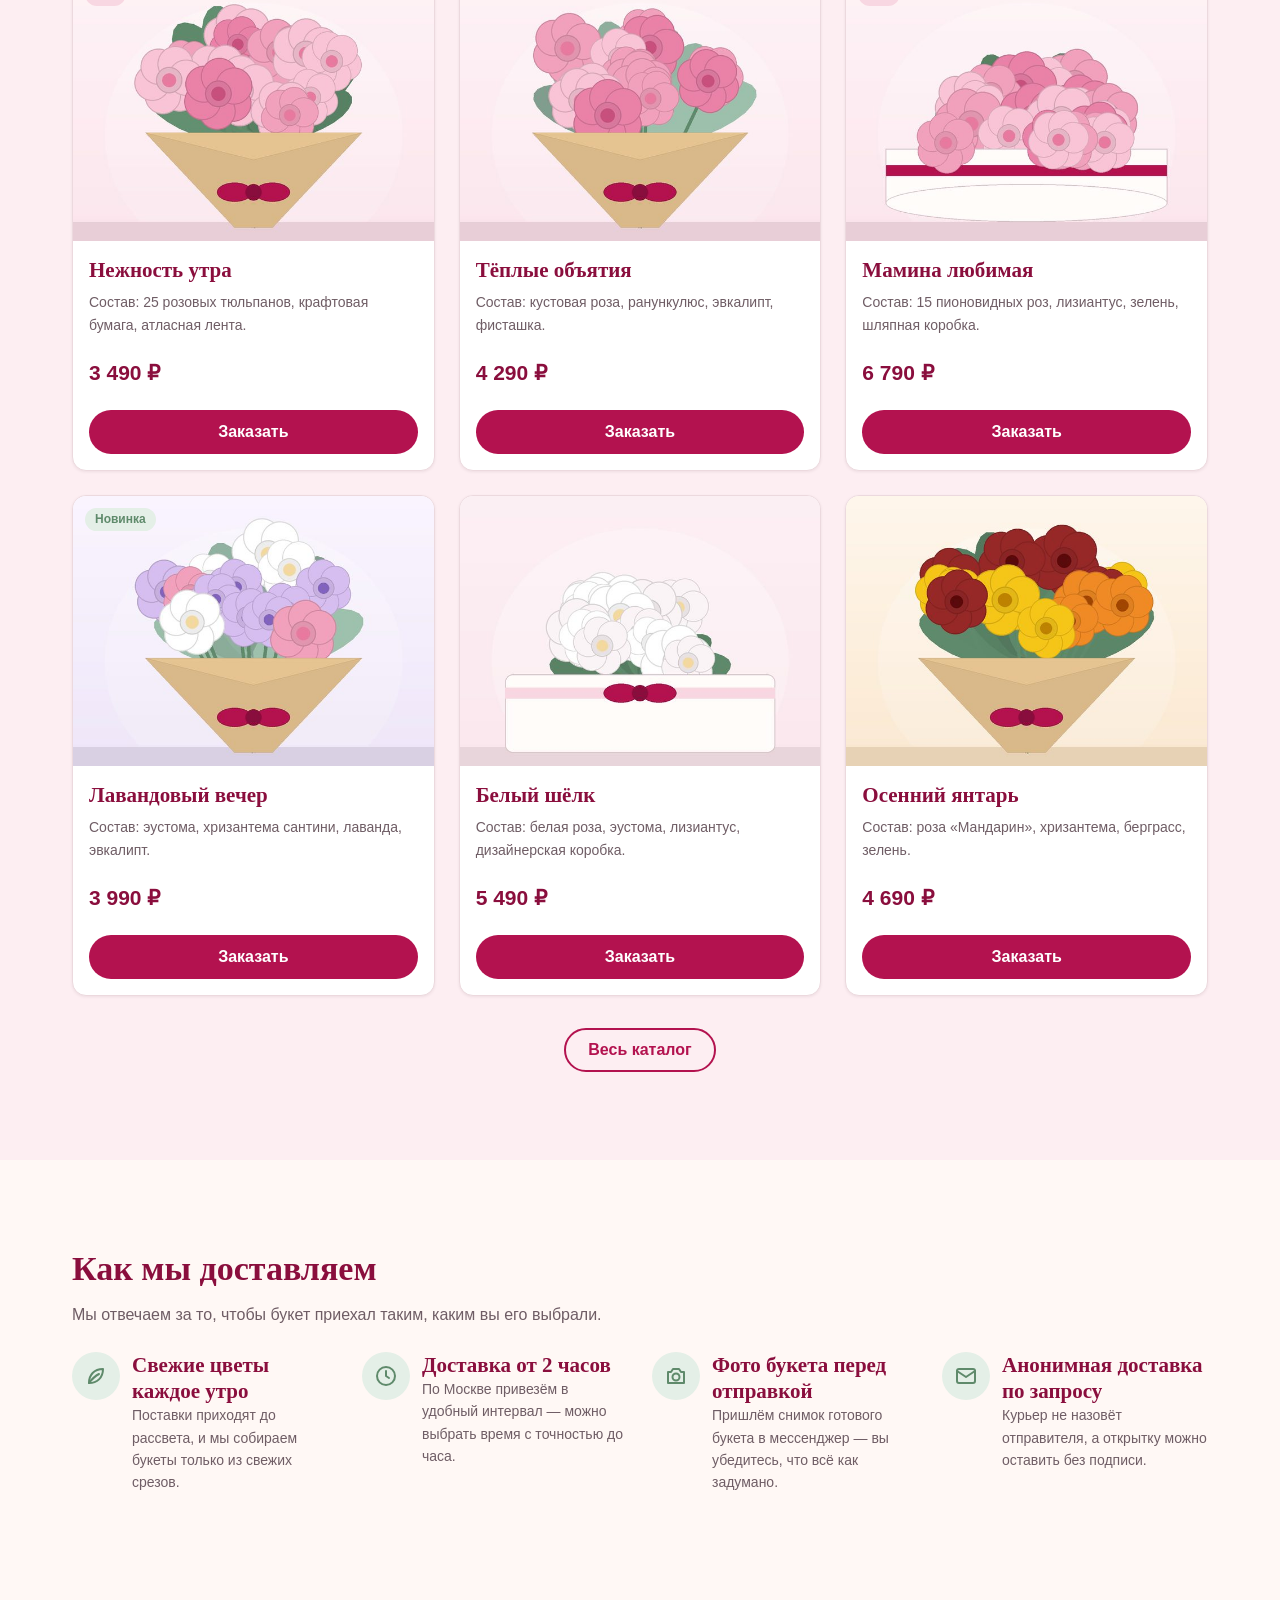
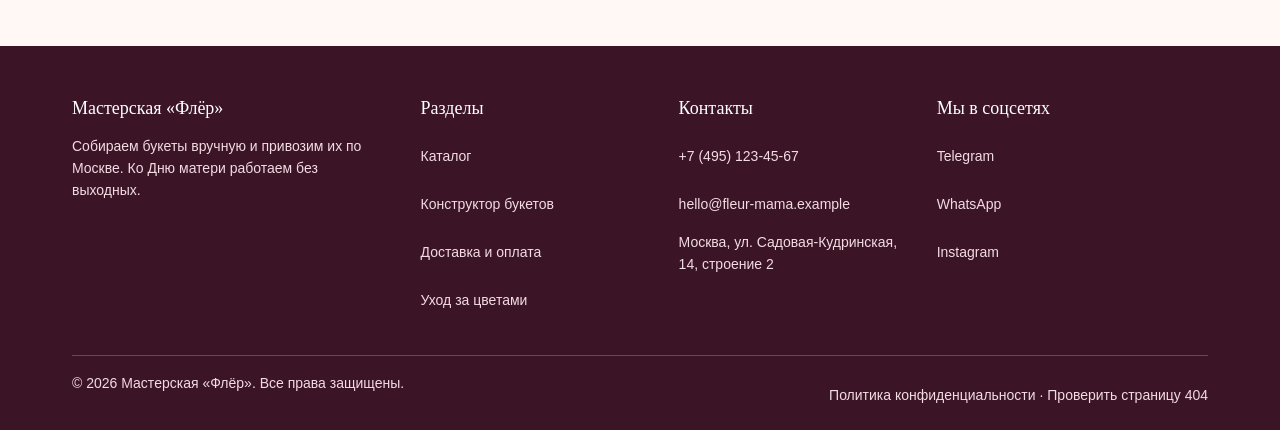
==== commit b597301c: "Добавлены скрипты Google Analytics на все страницы для отслеживания посещаемости" ====
--- a/index.html
+++ b/index.html
@@ -1,6 +1,16 @@
 <!DOCTYPE html>
 <html lang="ru">
 <head>
+  <!-- Google tag (gtag.js) -->
+<script async src="https://www.googletagmanager.com/gtag/js?id=G-1S2L60VEZY"></script>
+<script>
+  window.dataLayer = window.dataLayer || [];
+  function gtag(){dataLayer.push(arguments);}
+  gtag('js', new Date());
+
+  gtag('config', 'G-1S2L60VEZY');
+</script>
+
   <meta charset="utf-8">
   <meta name="viewport" content="width=device-width, initial-scale=1">
   <title>Букеты ко Дню матери с доставкой — мастерская «Флёр»</title>
--- a/css/style.css
+++ b/css/style.css
@@ -1262,3 +1262,908 @@
     margin: 0 0 0 var(--space-4);
   }
 }
+
+/* ==========================================================================
+   Каталог (catalog.html)
+   ========================================================================== */
+.catalog-layout {
+  display: grid;
+  grid-template-columns: 1fr;
+  gap: var(--space-5);
+  align-items: start;
+}
+
+.catalog-layout > * { min-width: 0; }
+
+.filters-toggle { width: 100%; }
+
+.filters-count {
+  display: inline-flex;
+  align-items: center;
+  justify-content: center;
+  min-width: 24px;
+  height: 24px;
+  padding: 0 6px;
+  border-radius: 999px;
+  background: var(--color-primary);
+  color: #fff;
+  font-size: 0.8125rem;
+  line-height: 1;
+}
+
+.filter-panel {
+  display: none;
+  margin-top: var(--space-3);
+  padding: var(--space-4);
+  background: var(--color-surface);
+  border: 1px solid var(--color-border);
+  border-radius: var(--radius);
+}
+
+.filter-panel.is-open { display: block; }
+
+.filter-group { min-width: 0; }
+.filter-group + .filter-group { margin-top: var(--space-5); }
+
+.filter-group legend {
+  margin-bottom: var(--space-2);
+  padding: 0;
+  font-family: var(--font-heading);
+  font-size: var(--fs-lead);
+  font-weight: 700;
+  color: var(--color-primary-dark);
+}
+
+.range-field + .range-field { margin-top: var(--space-2); }
+
+.range-head {
+  display: flex;
+  justify-content: space-between;
+  gap: var(--space-3);
+  font-size: var(--fs-small);
+  font-weight: 600;
+}
+
+.range-head output { color: var(--color-primary-dark); white-space: nowrap; }
+
+.range {
+  display: block;
+  width: 100%;
+  min-height: var(--tap);
+  margin: 0;
+  accent-color: var(--color-primary);
+  cursor: pointer;
+}
+
+.filter-actions { margin-top: var(--space-5); }
+
+.swatch {
+  display: inline-block;
+  flex-shrink: 0;
+  width: 16px;
+  height: 16px;
+  border: 1px solid rgba(58, 42, 48, 0.3);
+  border-radius: 50%;
+}
+
+.swatch-white { background: #ffffff; }
+.swatch-pink { background: #f2a1bd; }
+.swatch-red { background: #c0182f; }
+.swatch-yellow { background: #f5c518; }
+.swatch-mix { background: conic-gradient(#f2a1bd, #f5c518, #5f8a6b, #8e6bbf, #f2a1bd); }
+
+.catalog-count {
+  margin-bottom: var(--space-4);
+  font-size: var(--fs-small);
+  color: var(--color-muted);
+}
+
+@media (min-width: 768px) {
+  .filters-toggle { display: none; }
+
+  .filter-panel {
+    display: block;
+    margin-top: 0;
+  }
+
+  .filter-form {
+    display: grid;
+    grid-template-columns: repeat(3, 1fr);
+    gap: var(--space-5);
+  }
+
+  .filter-group + .filter-group { margin-top: 0; }
+
+  .filter-actions {
+    grid-column: 1 / -1;
+    margin-top: 0;
+  }
+
+  .filter-actions .btn { width: auto; }
+}
+
+@media (min-width: 1280px) {
+  .catalog-layout { grid-template-columns: 280px 1fr; gap: var(--space-6); }
+
+  .filter-panel {
+    position: sticky;
+    top: calc(var(--header-h) + var(--space-4));
+    max-height: calc(100vh - var(--header-h) - var(--space-5));
+    overflow-y: auto;
+  }
+
+  .filter-form { display: block; }
+  .filter-group + .filter-group { margin-top: var(--space-5); }
+  .filter-actions { margin-top: var(--space-5); }
+  .filter-actions .btn { width: 100%; }
+}
+
+/* ==========================================================================
+   Конструктор (builder.html)
+   Мобильный вид: колонки друг под другом, панель итога липнет к низу экрана.
+   .builder-side на мобильных «растворяется» (display: contents), чтобы
+   .order-bar стал прямым потомком .builder-layout и мог липнуть к низу.
+   ========================================================================== */
+.builder-layout {
+  display: flex;
+  flex-direction: column;
+  gap: var(--space-5);
+}
+
+.builder-layout > * { min-width: 0; }
+
+.builder-side { display: contents; }
+
+.panel-title {
+  margin-bottom: var(--space-3);
+  font-size: var(--fs-h3);
+}
+
+.flower-grid {
+  display: grid;
+  grid-template-columns: 1fr;
+  gap: var(--space-3);
+}
+
+.flower-card {
+  display: grid;
+  grid-template-columns: 56px 1fr;
+  gap: var(--space-3);
+  align-items: center;
+  padding: var(--space-4);
+  background: var(--color-surface);
+  border: 1px solid var(--color-border);
+  border-radius: var(--radius);
+  box-shadow: var(--shadow-sm);
+}
+
+.flower-card > * { min-width: 0; }
+
+.flower-icon {
+  display: inline-flex;
+  align-items: center;
+  justify-content: center;
+  width: 56px;
+  height: 56px;
+  border-radius: 50%;
+}
+
+.flower-icon-rose { background: #fbe0e4; }
+.flower-icon-peony { background: #f8d7e2; }
+.flower-icon-tulip { background: #fde6ef; }
+.flower-icon-chrysanthemum { background: #fff4c9; }
+.flower-icon-gerbera { background: #ffe3cc; }
+
+.flower-name { font-size: var(--fs-lead); }
+
+.flower-price {
+  font-size: var(--fs-small);
+  color: var(--color-muted);
+}
+
+.flower-controls {
+  grid-column: 1 / -1;
+  display: flex;
+  align-items: center;
+  justify-content: space-between;
+  gap: var(--space-3);
+}
+
+.flower-sum {
+  font-weight: 700;
+  color: var(--color-primary-dark);
+  white-space: nowrap;
+}
+
+/* Степпер: дополнения к .qty */
+.qty input {
+  width: 52px;
+  height: var(--tap);
+  padding: 0;
+  font-size: 1rem; /* 16px, чтобы iOS не увеличивал страницу */
+  outline: none;
+}
+
+.qty:focus-within { border-color: var(--color-primary); }
+.qty button:focus-visible { outline-offset: -4px; }
+
+.qty button:disabled {
+  opacity: 0.4;
+  cursor: not-allowed;
+}
+
+.builder-panel {
+  padding: var(--space-4);
+  background: var(--color-surface);
+  border: 1px solid var(--color-border);
+  border-radius: var(--radius);
+}
+
+.packaging-list {
+  display: grid;
+  grid-template-columns: 1fr;
+  gap: var(--space-2);
+}
+
+.choice-card .choice-name { font-weight: 600; }
+
+.choice-card .choice-price {
+  margin-left: auto;
+  font-weight: 700;
+  color: var(--color-primary-dark);
+  white-space: nowrap;
+}
+
+.summary-box .panel-title { margin-bottom: var(--space-2); }
+
+.order-bar {
+  position: sticky;
+  bottom: var(--space-2);
+  z-index: 50;
+  padding: var(--space-3) var(--space-4) var(--space-4);
+  background: var(--color-surface);
+  border: 2px solid var(--color-primary);
+  border-radius: var(--radius);
+  box-shadow: 0 -4px 24px rgba(58, 42, 48, 0.18);
+}
+
+.order-total {
+  margin-bottom: var(--space-2);
+  font-family: var(--font-heading);
+  font-size: 1.75rem;
+  font-weight: 700;
+  line-height: 1.15;
+  color: var(--color-primary-dark);
+}
+
+.order-hint {
+  margin-bottom: var(--space-2);
+  font-size: var(--fs-small);
+  font-weight: 600;
+  color: var(--color-warning);
+}
+
+@media (min-width: 768px) {
+  .flower-grid { grid-template-columns: repeat(2, 1fr); }
+  .packaging-list { grid-template-columns: repeat(2, 1fr); }
+}
+
+@media (min-width: 1280px) {
+  .builder-layout {
+    display: grid;
+    grid-template-columns: minmax(0, 1fr) 380px;
+    gap: var(--space-6);
+    align-items: start;
+  }
+
+  .builder-side {
+    display: flex;
+    flex-direction: column;
+    gap: var(--space-4);
+    position: sticky;
+    top: calc(var(--header-h) + var(--space-4));
+    max-height: calc(100vh - var(--header-h) - var(--space-5));
+    overflow-y: auto;
+  }
+
+  .packaging-list { grid-template-columns: 1fr; }
+
+  .order-bar {
+    position: static;
+    box-shadow: var(--shadow-sm);
+  }
+}
+
+/* ==========================================================================
+   Доставка (delivery.html)
+   ========================================================================== */
+.calc-fieldset { min-width: 0; }
+
+.calc-fieldset legend {
+  margin-bottom: var(--space-2);
+  padding: 0;
+}
+
+.radio-stack {
+  display: grid;
+  gap: var(--space-2);
+}
+
+.choice-text {
+  display: flex;
+  flex-direction: column;
+  min-width: 0;
+}
+
+.choice-hint {
+  font-size: var(--fs-small);
+  font-weight: 400;
+  color: var(--color-muted);
+}
+
+.calc-total {
+  margin-bottom: var(--space-3);
+  font-family: var(--font-heading);
+  font-size: 1.375rem;
+  font-weight: 700;
+  line-height: 1.3;
+  color: var(--color-primary-dark);
+}
+
+.calc-total strong {
+  display: block;
+  font-size: 2.25rem;
+  line-height: 1.15;
+  white-space: nowrap;
+}
+
+.form-control:disabled {
+  opacity: 0.6;
+  cursor: not-allowed;
+  background: var(--color-surface-alt);
+}
+
+.check-list li {
+  position: relative;
+  padding: var(--space-2) 0 var(--space-2) 36px;
+}
+
+.check-list li + li { border-top: 1px dashed var(--color-border); }
+
+.check-list li::before {
+  content: "✓";
+  position: absolute;
+  left: 0;
+  top: var(--space-2);
+  display: flex;
+  align-items: center;
+  justify-content: center;
+  width: 24px;
+  height: 24px;
+  border-radius: 50%;
+  background: var(--color-accent-soft);
+  color: var(--color-accent);
+  font-size: 0.875rem;
+  font-weight: 700;
+}
+
+@media (min-width: 1280px) {
+  .calc-result {
+    position: sticky;
+    top: calc(var(--header-h) + var(--space-4));
+  }
+}
+
+/* Контакты в <address> без курсива (стиль браузера по умолчанию) */
+address { font-style: normal; }
+/* ==========================================================================
+   Уход за букетом (care.html)
+   ========================================================================== */
+.care-list {
+  display: grid;
+  grid-template-columns: 1fr;
+  gap: var(--space-3);
+  counter-reset: rule;
+}
+
+.care-rule {
+  counter-increment: rule;
+  display: grid;
+  grid-template-columns: 56px 1fr;
+  gap: var(--space-4);
+  align-items: start;
+  padding: var(--space-4);
+  background: var(--color-surface);
+  border: 1px solid var(--color-border);
+  border-radius: var(--radius);
+  box-shadow: var(--shadow-sm);
+}
+
+.care-rule > * { min-width: 0; }
+
+.care-rule h3 {
+  margin-bottom: var(--space-2);
+  font-size: var(--fs-lead);
+}
+
+.care-icon {
+  position: relative;
+  display: inline-flex;
+  align-items: center;
+  justify-content: center;
+  width: 56px;
+  height: 56px;
+  border-radius: 50%;
+  background: var(--color-accent-soft);
+  color: var(--color-accent);
+}
+
+.care-icon svg { width: 28px; height: 28px; }
+
+/* Номер правила на уголке иконки */
+.care-icon::after {
+  content: counter(rule);
+  position: absolute;
+  top: -4px;
+  left: -4px;
+  display: flex;
+  align-items: center;
+  justify-content: center;
+  width: 24px;
+  height: 24px;
+  border-radius: 50%;
+  background: var(--color-primary);
+  color: #fff;
+  font-size: 0.8125rem;
+  font-weight: 700;
+  line-height: 1;
+}
+
+.memo-box {
+  display: flex;
+  flex-direction: column;
+  align-items: flex-start;
+}
+
+.promo-box {
+  padding: var(--space-5);
+  text-align: center;
+  background: var(--color-surface);
+  border: 2px dashed var(--color-primary);
+  border-radius: var(--radius);
+}
+
+.promo-label {
+  font-size: var(--fs-small);
+  font-weight: 600;
+  text-transform: uppercase;
+  letter-spacing: 0.08em;
+  color: var(--color-muted);
+}
+
+.promo-value {
+  margin: var(--space-2) 0;
+  font-family: var(--font-heading);
+  font-size: 2.75rem;
+  font-weight: 700;
+  line-height: 1.1;
+  letter-spacing: 0.08em;
+  color: var(--color-primary-dark);
+  user-select: all;
+}
+
+.promo-caption { color: var(--color-text); }
+
+@media (min-width: 768px) {
+  .care-list { grid-template-columns: repeat(2, 1fr); gap: var(--space-4); }
+  .care-rule:last-child { grid-column: 1 / -1; }
+}
+
+@media (min-width: 1280px) {
+  .promo-value { font-size: 3.5rem; }
+}
+
+/* ==========================================================================
+   Оформление заказа (contacts.html)
+   ========================================================================== */
+.order-layout {
+  display: grid;
+  grid-template-columns: minmax(0, 1fr);
+  gap: var(--space-5);
+  align-items: start;
+}
+
+/* На мобильных сводка заказа идёт перед формой */
+.order-aside { order: -1; min-width: 0; }
+
+.order-form { gap: var(--space-5); min-width: 0; }
+
+.form-note {
+  font-size: var(--fs-small);
+  color: var(--color-muted);
+}
+
+.req-star,
+.form-label .req { color: var(--color-error); }
+
+.form-optional {
+  font-weight: 400;
+  color: var(--color-muted);
+}
+
+.form-section {
+  min-width: 0;
+  padding: var(--space-4);
+  background: var(--color-surface);
+  border: 1px solid var(--color-border);
+  border-radius: var(--radius);
+}
+
+.form-section legend {
+  padding: 0 var(--space-2);
+  font-family: var(--font-heading);
+  font-size: var(--fs-lead);
+  font-weight: 700;
+  color: var(--color-primary-dark);
+}
+
+.form-grid {
+  display: grid;
+  grid-template-columns: minmax(0, 1fr);
+  gap: var(--space-4);
+}
+
+.form-grid > * { min-width: 0; }
+
+/* Блок ошибки всегда в разметке, чтобы скринридер озвучивал появление текста */
+.order-form .form-group { gap: 0; }
+.order-form .form-label { margin-bottom: var(--space-1); }
+.order-form .form-hint { margin-top: var(--space-1); }
+.order-form .form-error { display: block; }
+.order-form .form-error:not(:empty) { margin-top: var(--space-1); }
+
+.form-hint a {
+  display: inline-flex;
+  align-items: center;
+  min-height: var(--tap);
+  font-weight: 600;
+}
+
+.checkbox input.is-invalid {
+  border-color: var(--color-error);
+  box-shadow: 0 0 0 3px var(--color-error-bg);
+}
+
+.contact-grid {
+  display: grid;
+  grid-template-columns: minmax(0, 1fr);
+  gap: var(--space-4);
+}
+
+.contact-card {
+  display: flex;
+  flex-direction: column;
+  gap: var(--space-2);
+  min-width: 0;
+  padding: var(--space-4);
+  background: var(--color-surface);
+  border: 1px solid var(--color-border);
+  border-radius: var(--radius);
+  box-shadow: var(--shadow-sm);
+}
+
+.contact-card .btn { margin-top: auto; }
+
+.contact-label {
+  font-size: var(--fs-small);
+  font-weight: 700;
+  text-transform: uppercase;
+  letter-spacing: 0.06em;
+  color: var(--color-muted);
+}
+
+.contact-value a {
+  display: inline-flex;
+  align-items: center;
+  min-height: var(--tap);
+  font-size: var(--fs-lead);
+  font-weight: 700;
+  overflow-wrap: anywhere;
+}
+
+.workshop-list dt {
+  font-size: var(--fs-small);
+  font-weight: 700;
+  text-transform: uppercase;
+  letter-spacing: 0.06em;
+  color: var(--color-muted);
+}
+
+.workshop-list dd {
+  margin: var(--space-1) 0 var(--space-4);
+}
+
+/* Карта: iframe только показывает, а клик по всей карте открывает её в новой вкладке */
+.map {
+  position: relative;
+  aspect-ratio: 4 / 3;
+  overflow: hidden;
+  background: var(--color-surface-alt);
+  border: 1px solid var(--color-border);
+  border-radius: var(--radius);
+}
+
+.map iframe {
+  position: absolute;
+  inset: 0;
+  width: 100%;
+  height: 100%;
+  border: 0;
+  pointer-events: none;
+}
+
+.map-link {
+  position: absolute;
+  inset: 0;
+  display: flex;
+  align-items: flex-end;
+  justify-content: flex-end;
+  padding: var(--space-3);
+  text-decoration: none;
+}
+
+.map-link:focus-visible { outline-offset: -4px; }
+
+.map-link-label {
+  display: inline-flex;
+  align-items: center;
+  min-height: var(--tap);
+  padding: 0 var(--space-4);
+  border-radius: 999px;
+  background: var(--color-primary);
+  color: #fff;
+  font-weight: 600;
+  box-shadow: var(--shadow);
+}
+
+.map-link:hover .map-link-label { background: var(--color-primary-dark); }
+
+@media (min-width: 768px) {
+  .form-section { padding: var(--space-5); }
+  .form-grid { grid-template-columns: repeat(2, minmax(0, 1fr)); }
+  .form-grid .span-2 { grid-column: 1 / -1; }
+  .contact-grid { grid-template-columns: repeat(2, minmax(0, 1fr)); }
+}
+
+@media (min-width: 1280px) {
+  .order-layout {
+    grid-template-columns: minmax(0, 1fr) 380px;
+    gap: var(--space-6);
+  }
+
+  .order-aside {
+    order: 0;
+    position: sticky;
+    top: calc(var(--header-h) + var(--space-4));
+  }
+
+  .contact-grid { grid-template-columns: repeat(4, minmax(0, 1fr)); }
+}
+
+/* ==========================================================================
+   Страница «Спасибо» (thanks.html)
+   ========================================================================== */
+.thanks-hero {
+  padding: var(--space-7) 0;
+  text-align: center;
+  background: linear-gradient(135deg, var(--color-primary-soft) 0%, var(--color-bg) 70%);
+}
+
+.thanks-icon {
+  display: inline-flex;
+  align-items: center;
+  justify-content: center;
+  width: 72px;
+  height: 72px;
+  margin-bottom: var(--space-4);
+  border-radius: 50%;
+  background: var(--color-success-bg);
+  color: var(--color-success);
+}
+
+.thanks-icon svg { width: 40px; height: 40px; }
+
+.thanks-hero .lead {
+  max-width: 560px;
+  margin-inline: auto;
+}
+
+.order-badge {
+  display: inline-flex;
+  flex-direction: column;
+  align-items: center;
+  gap: var(--space-1);
+  max-width: 100%;
+  margin: var(--space-5) 0;
+  padding: var(--space-4) var(--space-6);
+  background: var(--color-surface);
+  border: 2px dashed var(--color-primary);
+  border-radius: var(--radius);
+}
+
+.order-badge-label {
+  font-size: var(--fs-small);
+  font-weight: 600;
+  text-transform: uppercase;
+  letter-spacing: 0.08em;
+  color: var(--color-muted);
+}
+
+.order-number {
+  max-width: 100%;
+  font-family: var(--font-heading);
+  font-size: 1.75rem;
+  font-weight: 700;
+  line-height: 1.2;
+  letter-spacing: 0.06em;
+  color: var(--color-primary-dark);
+  overflow-wrap: anywhere;
+  user-select: all;
+}
+
+.thanks-steps { margin-top: var(--space-5); }
+
+.thanks-steps > li h3 {
+  margin-bottom: var(--space-2);
+  font-size: var(--fs-lead);
+}
+
+.share-grid {
+  display: grid;
+  grid-template-columns: minmax(0, 1fr);
+  gap: var(--space-3);
+  max-width: 880px;
+}
+
+@media (min-width: 768px) {
+  .thanks-hero { padding: var(--space-8) 0; }
+  .order-number { font-size: 2.25rem; }
+
+  /* Три шага в ряд: номер сверху, текст под ним */
+  .steps.thanks-steps { grid-template-columns: repeat(3, minmax(0, 1fr)); }
+  .steps.thanks-steps > li { padding: 68px var(--space-4) var(--space-4); }
+
+  .share-grid { grid-template-columns: repeat(3, minmax(0, 1fr)); }
+}
+
+@media (min-width: 1280px) {
+  .steps.thanks-steps { grid-template-columns: repeat(3, minmax(0, 1fr)); }
+  .order-number { font-size: 2.5rem; }
+}
+
+/* ==========================================================================
+   Политика конфиденциальности (privacy.html)
+   ========================================================================== */
+.legal-layout {
+  display: grid;
+  grid-template-columns: minmax(0, 1fr);
+  gap: var(--space-5);
+  align-items: start;
+}
+
+.legal-toc {
+  min-width: 0;
+  background: var(--color-surface);
+  border: 1px solid var(--color-border);
+  border-radius: var(--radius);
+}
+
+.legal-toc summary {
+  display: flex;
+  align-items: center;
+  min-height: var(--tap);
+  padding: var(--space-2) var(--space-4);
+  font-family: var(--font-heading);
+  font-size: var(--fs-lead);
+  font-weight: 700;
+  color: var(--color-primary-dark);
+  cursor: pointer;
+}
+
+.legal-toc ol {
+  padding: 0 var(--space-4) var(--space-3);
+}
+
+.legal-toc a {
+  display: flex;
+  align-items: center;
+  min-height: var(--tap);
+  color: var(--color-text);
+  text-decoration: none;
+}
+
+.legal-toc a:hover { color: var(--color-primary); text-decoration: underline; }
+
+/* Читаемая строка: не шире 75 знаков, межстрочный интервал 1.6 */
+.legal {
+  min-width: 0;
+  max-width: 75ch;
+  line-height: 1.6;
+}
+
+.legal h2 {
+  margin-top: var(--space-6);
+  font-size: var(--fs-h3);
+  scroll-margin-top: calc(var(--header-h) + var(--space-4));
+}
+
+.legal h2:first-child { margin-top: 0; }
+
+.legal.prose > h2 + p { margin-top: var(--space-3); }
+
+.legal a { overflow-wrap: anywhere; }
+
+@media (min-width: 1280px) {
+  .legal-layout {
+    grid-template-columns: 300px minmax(0, 1fr);
+    gap: var(--space-7);
+  }
+
+  .legal-toc {
+    position: sticky;
+    top: calc(var(--header-h) + var(--space-4));
+  }
+
+  .legal-toc summary { cursor: default; }
+}
+
+/* ==========================================================================
+   Страница ошибки (404.html)
+   ========================================================================== */
+.error-page {
+  padding: var(--space-8) 0;
+  text-align: center;
+  background: linear-gradient(135deg, var(--color-primary-soft) 0%, var(--color-bg) 70%);
+}
+
+.error-code {
+  font-family: var(--font-heading);
+  font-size: 6rem;
+  font-weight: 700;
+  line-height: 1;
+  letter-spacing: 0.04em;
+  color: var(--color-primary);
+}
+
+.error-page h1 { margin: var(--space-3) 0; }
+
+.error-page .lead {
+  max-width: 520px;
+  margin-inline: auto;
+}
+
+.error-actions {
+  display: flex;
+  flex-direction: column;
+  gap: var(--space-3);
+  max-width: 360px;
+  margin: var(--space-6) auto 0;
+}
+
+@media (min-width: 768px) {
+  .error-code { font-size: 9rem; }
+
+  .error-actions {
+    flex-direction: row;
+    justify-content: center;
+    max-width: none;
+  }
+}
+
+@media (min-width: 1280px) {
+  .error-page { padding: 120px 0; }
+  .error-code { font-size: 11rem; }
+}
+
+/* На странице ошибки подвал примыкает к блоку без зазора */
+main:has(> .error-page) + .site-footer { margin-top: 0; }
